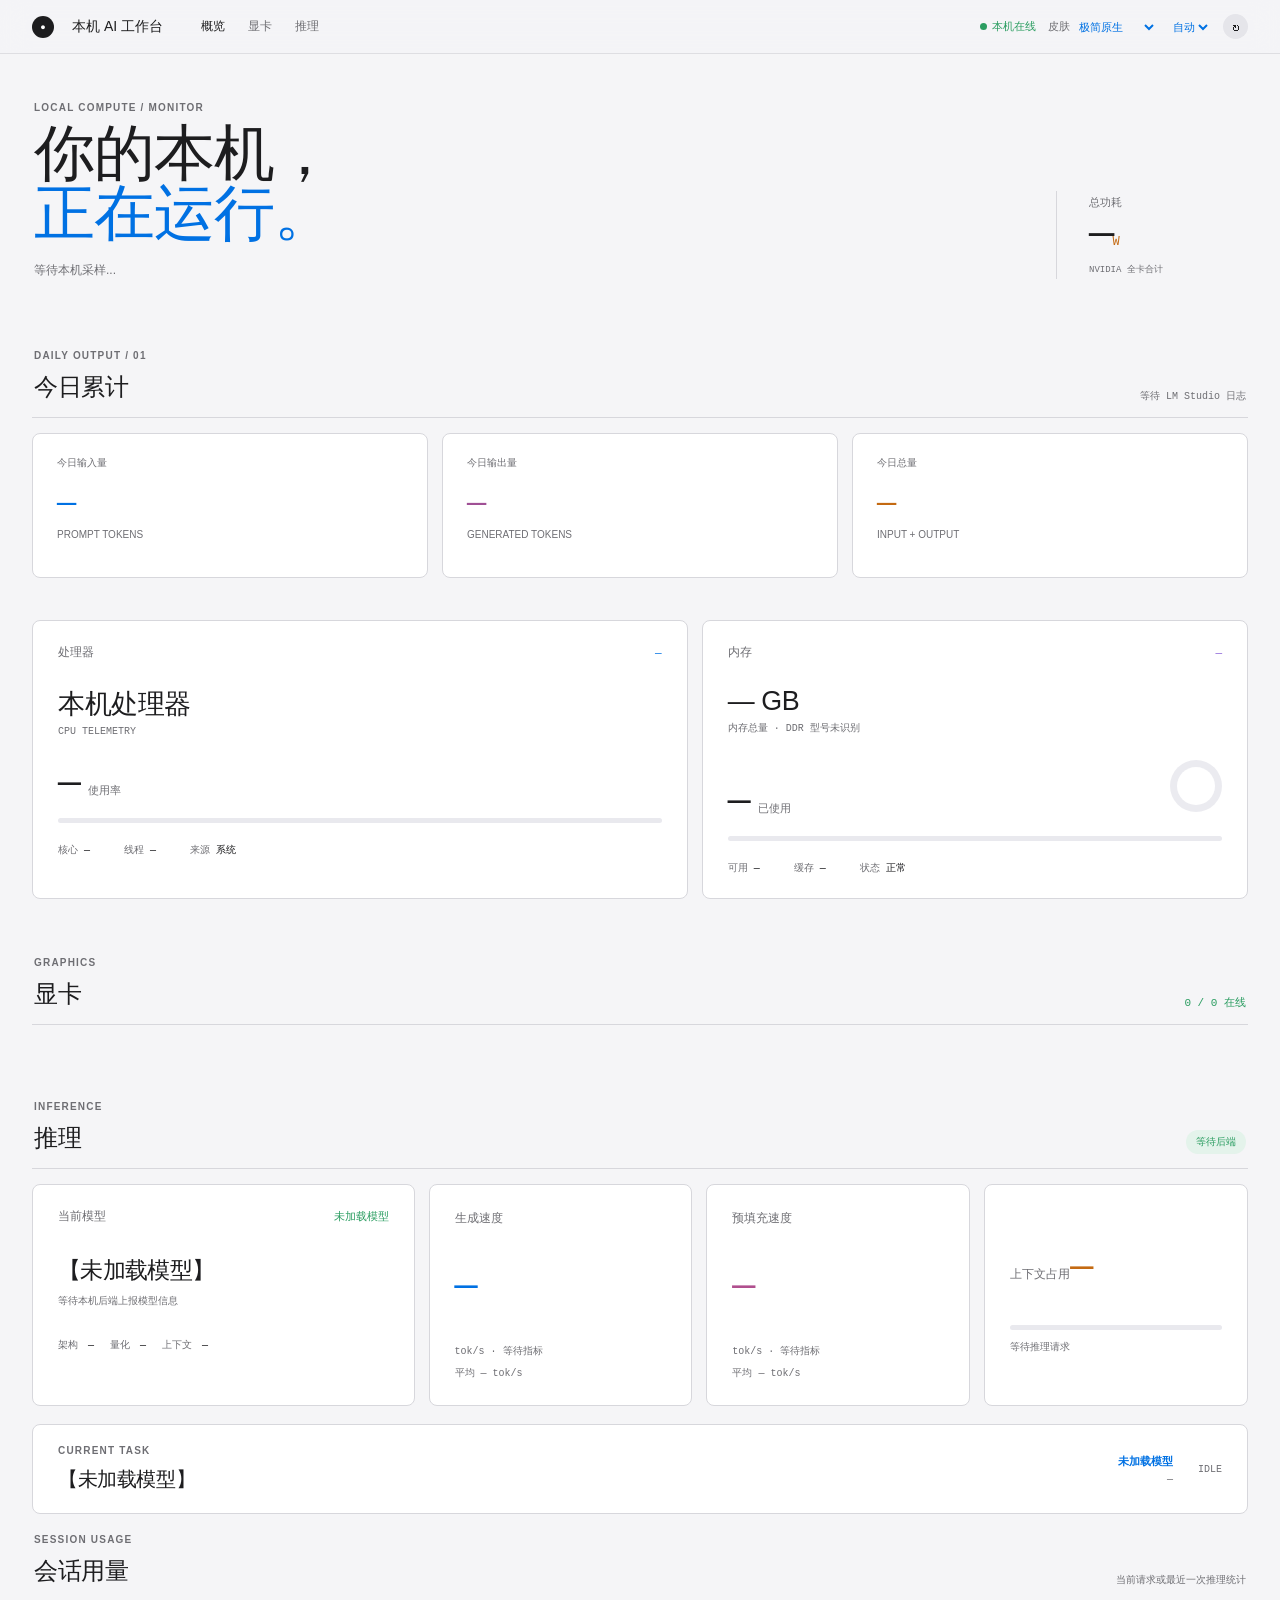
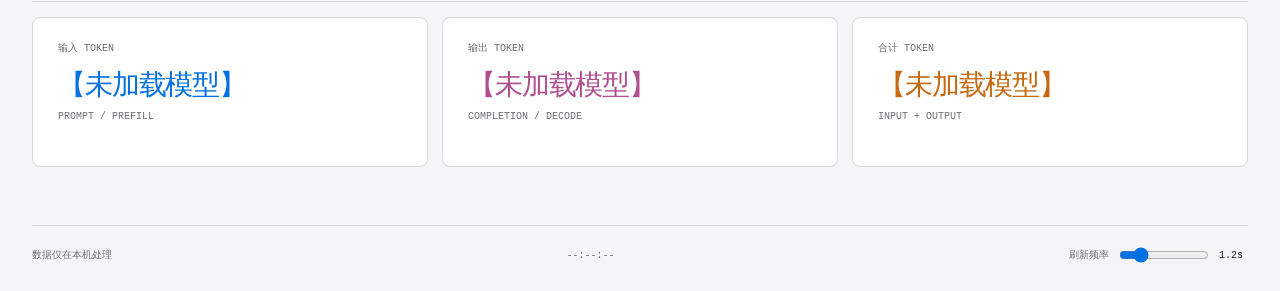
==== apple.html @ 0e2a7590 "可视化工作台第一版" ====
<!doctype html>
<html lang="zh-CN">
<head>
  <meta charset="utf-8">
  <meta name="viewport" content="width=device-width, initial-scale=1">
  <title>本机 AI 工作台 · 极简原生</title>
  <link rel="stylesheet" href="apple.css">
</head>
<body>
  <header class="nav"><a class="apple-mark" href="/" aria-label="返回工作台">●</a><span class="nav-title">本机 AI 工作台</span><nav><a class="active" href="#overview">概览</a><a href="#gpu">显卡</a><a href="#inference">推理</a></nav><div class="nav-actions"><span class="online"><i></i>本机在线</span><label class="skin-control"><span>皮肤</span><select id="skinSelect" aria-label="切换界面皮肤"><option value="index.html">原生控制台</option><option value="cyberpunk.html">霓虹矩阵</option><option value="apple.html">极简原生</option><option value="scroll.html">云水卷轴</option></select></label><select id="backendSelect" aria-label="推理后端"><option value="auto">自动</option></select><button id="refreshBtn" title="刷新">↻</button></div></header>
  <main>
    <section class="welcome" id="overview"><div><p class="eyebrow">LOCAL COMPUTE / MONITOR</p><h1>你的本机，<br><span>正在运行。</span></h1><p class="sub" id="dataSource">等待本机采样...</p></div><div class="welcome-side"><span>总功耗</span><strong id="totalPower">—</strong><b>W</b><small id="powerSummary">NVIDIA 全卡合计</small></div></section>
    <section class="section-title daily-title top-daily"><div><p class="eyebrow">DAILY OUTPUT / 01</p><h2>今日累计</h2></div><span id="dailyRequests">等待 LM Studio 日志</span></section><section class="daily-grid"><article class="daily-card"><span>今日输入量</span><strong id="dailyInput">—</strong><small>PROMPT TOKENS</small></article><article class="daily-card"><span>今日输出量</span><strong id="dailyOutput">—</strong><small>GENERATED TOKENS</small></article><article class="daily-card total"><span>今日总量</span><strong id="dailyTotal">—</strong><small>INPUT + OUTPUT</small></article></section>
    <section class="resource-row"><article class="resource-card cpu"><div class="card-top"><span>处理器</span><b id="cpuPct">—</b></div><h2 id="cpuModel">本机处理器</h2><p class="device-sub" id="cpuSub">CPU TELEMETRY</p><div class="big-stat"><strong id="cpuLoadBig">—</strong><span>使用率</span></div><div class="line-meter"><i id="cpuBar"></i></div><div class="details"><span><small>核心</small><b id="cpuCores">—</b></span><span><small>线程</small><b id="cpuThreads">—</b></span><span><small>来源</small><b>系统</b></span></div></article><article class="resource-card memory"><div class="card-top"><span>内存</span><b id="ramPct">—</b></div><h2 id="ramTitle">— GB</h2><p class="device-sub" id="ramSub">内存总量 · DDR 型号未识别</p><div class="memory-line"><strong id="ramUsed">—</strong><span>已使用</span><div class="memory-dot" id="memoryDot"></div></div><div class="line-meter"><i id="ramBar"></i></div><div class="details"><span><small>可用</small><b id="ramAvailable">—</b></span><span><small>缓存</small><b>—</b></span><span><small>状态</small><b>正常</b></span></div></article></section>
    <section class="section-title" id="gpu"><div><p class="eyebrow">GRAPHICS</p><h2>显卡</h2></div><span id="gpuCount">0 / 0 在线</span></section><section class="gpu-list" id="gpuGrid"></section>
    <section class="section-title inference-title" id="inference"><div><p class="eyebrow">INFERENCE</p><h2>推理</h2></div><span id="backendName">等待后端</span></section><section class="inference-layout"><article class="model-card"><div class="card-top"><span>当前模型</span><b id="modelStatus">未加载模型</b></div><h2 id="modelName">【未加载模型】</h2><p id="modelMeta">等待本机后端上报模型信息</p><div class="model-details"><span>架构 <b id="modelArch">—</b></span><span>量化 <b id="modelQuant">—</b></span><span>上下文 <b id="modelContext">—</b></span></div></article><article class="metric"><span>生成速度</span><strong id="genSpeed">—</strong><small>tok/s · <b id="genWindow">等待指标</b></small></article><article class="metric"><span>预填充速度</span><strong id="promptSpeed">—</strong><small>tok/s · <b id="promptWindow">等待指标</b></small></article><article class="metric context"><span>上下文占用</span><strong id="contextUsed">—</strong><small id="contextTotal"></small><div class="line-meter"><i id="contextBar"></i></div><em id="contextFoot">等待推理请求</em></article></section>
    <section class="current-task"><div><p class="eyebrow">CURRENT TASK</p><h2 id="taskTitle">【未加载模型】</h2></div><div class="task-info"><b id="taskStatus">未加载模型</b><span id="taskProgress">—</span></div><span class="task-id" id="taskId">IDLE</span></section>
    <section class="section-title token-title"><div><p class="eyebrow">SESSION USAGE</p><h2>会话用量</h2></div><span id="tokenNote">当前请求或最近一次推理统计</span></section><section class="token-layout" aria-label="会话用量"><article class="token-card"><span>输入 TOKEN</span><strong id="inputTokens">【未加载模型】</strong><small>PROMPT / PREFILL</small></article><article class="token-card"><span>输出 TOKEN</span><strong id="outputTokens">【未加载模型】</strong><small>COMPLETION / DECODE</small></article><article class="token-card total"><span>合计 TOKEN</span><strong id="totalTokens">【未加载模型】</strong><small>INPUT + OUTPUT</small></article></section>
  </main><footer><span>数据仅在本机处理</span><span id="clock">--:--:--</span><label>刷新频率 <input id="intervalSlider" type="range" min="0.3" max="5" step="0.1" value="1.2"><output id="intervalValue">1.2s</output></label></footer>
  <script src="daily-stats.js"></script>
  <script src="apple.js"></script>
  <script src="skin-switch.js"></script>
  <script src="average-metrics.js"></script>
</body>
</html>
---- apple.css ----
:root{--bg:#f5f5f7;--surface:#fff;--line:#d7d7dc;--text:#1d1d1f;--muted:#6e6e73;--blue:#0071e3;--green:#2b9d61;--orange:#c46a12;--sans:-apple-system,BlinkMacSystemFont,'SF Pro Display','SF Pro Text','Helvetica Neue','Microsoft YaHei',sans-serif;--mono:'SFMono-Regular',Consolas,'Cascadia Mono',monospace}*{box-sizing:border-box}html{scroll-behavior:smooth}body{margin:0;background:var(--bg);color:var(--text);font-family:var(--sans);-webkit-font-smoothing:antialiased}.nav{height:54px;display:flex;align-items:center;gap:18px;padding:0 max(22px,calc((100% - 1320px)/2));background:#f5f5f7e8;border-bottom:1px solid #dedee2;position:sticky;top:0;z-index:4;backdrop-filter:saturate(180%) blur(14px)}.apple-mark{width:22px;height:22px;border-radius:50%;display:grid;place-items:center;background:var(--text);color:#fff;text-decoration:none;font-size:9px}.nav-title{font-size:14px;font-weight:600;white-space:nowrap}.nav nav{display:flex;gap:23px;margin-left:20px}.nav nav a{font-size:12px;color:var(--muted);text-decoration:none}.nav nav a.active{color:var(--text)}.nav-actions{display:flex;align-items:center;gap:12px;margin-left:auto}.online{color:var(--green);font-size:11px}.online i{display:inline-block;width:7px;height:7px;border-radius:50%;background:currentColor;margin-right:5px}.nav select{border:0;background:transparent;color:var(--blue);font:11px var(--sans);outline:0}.nav button{width:25px;height:25px;border:0;border-radius:50%;background:#e5e5ea;color:var(--text);font-size:16px;cursor:pointer}.nav button:hover{background:#d8d8de}main{max-width:1320px;margin:auto;padding:48px max(22px,calc((100% - 1320px)/2)) 40px}.welcome{display:flex;justify-content:space-between;align-items:end;padding:0 2px 43px}.eyebrow{margin:0 0 10px;color:var(--muted);font-size:10px;font-weight:600;letter-spacing:.12em}.welcome h1{margin:0;font-size:clamp(40px,6vw,78px);line-height:.98;letter-spacing:-.045em;font-weight:600}.welcome h1 span{color:var(--blue)}.sub{margin:19px 0 0;color:var(--muted);font-size:12px}.welcome-side{min-width:190px;padding:4px 0 3px 32px;border-left:1px solid var(--line)}.welcome-side span,.welcome-side small{display:block;color:var(--muted);font-size:11px}.welcome-side strong{font:500 42px var(--mono);letter-spacing:-.04em}.welcome-side b{font:500 12px var(--mono);color:var(--orange)}.welcome-side small{margin-top:5px;font-family:var(--mono);font-size:9px}.resource-row{display:grid;grid-template-columns:1.2fr 1fr;gap:14px;padding-bottom:58px}.resource-card,.model-card,.metric,.current-task{background:var(--surface);border:1px solid var(--line);border-radius:8px}.resource-card{min-height:262px;padding:23px 25px}.card-top{display:flex;justify-content:space-between;align-items:center;color:var(--muted);font-size:12px}.card-top b{color:var(--blue);font:500 11px var(--mono)}.memory .card-top b{color:#8b63d8}.resource-card h2{margin:25px 0 4px;font-size:clamp(21px,2.5vw,31px);font-weight:600;letter-spacing:-.03em}.device-sub{margin:0;color:var(--muted);font:10px var(--mono)}.big-stat,.memory-line{display:flex;align-items:baseline;gap:9px;margin-top:25px}.big-stat strong,.memory-line strong{font:500 38px var(--mono);letter-spacing:-.04em}.big-stat span,.memory-line span{color:var(--muted);font-size:11px}.line-meter{height:5px;margin-top:13px;border-radius:5px;background:#e9e9ee;overflow:hidden}.line-meter i{display:block;width:0;height:100%;border-radius:5px;background:var(--blue);transition:width .35s}.memory .line-meter i{background:#9b7bdc}.details{display:flex;gap:34px;margin-top:20px;flex-wrap:wrap}.details span{display:flex;align-items:baseline;gap:6px;color:var(--muted);font-size:10px}.details small{font-size:10px}.details b{color:var(--text);font:400 10px var(--mono)}.memory-dot{width:52px;height:52px;margin-left:auto;border-radius:50%;background:conic-gradient(#9b7bdc 0deg,#ebebf0 0deg);position:relative}.memory-dot:after{content:'';position:absolute;inset:7px;background:var(--surface);border-radius:50%}.section-title{display:flex;align-items:end;justify-content:space-between;border-bottom:1px solid var(--line);padding:0 2px 14px}.section-title h2{margin:0;font-size:29px;font-weight:600;letter-spacing:-.035em}.section-title>span{color:var(--green);font:11px var(--mono)}.gpu-list{display:grid;grid-template-columns:repeat(auto-fit,minmax(320px,1fr));gap:14px;padding:15px 0 59px}.gpu-card{background:var(--surface);border:1px solid var(--line);border-radius:8px;padding:24px 25px}.gpu-card .gpu-tag{color:var(--muted);font:10px var(--mono)}.gpu-card h3{margin:12px 0 4px;font-size:clamp(23px,3vw,37px);line-height:1.02;letter-spacing:-.045em;font-weight:600}.gpu-card p{margin:0;color:var(--muted);font:10px var(--mono)}.gpu-stats{display:grid;grid-template-columns:1fr 1fr;gap:22px 35px;margin-top:28px}.gpu-stats span{display:block;color:var(--muted);font-size:10px}.gpu-stats strong{display:block;margin-top:4px;font:500 19px var(--mono)}.gpu-stats strong.blue{color:var(--blue)}.gpu-stats strong.orange{color:var(--orange)}.gpu-stats small{color:var(--muted);font:10px var(--mono)}.gpu-card .line-meter{height:4px;margin-top:7px}.gpu-card .line-meter i{background:#8aaed5}.inference-title{padding-top:2px}.inference-title>span{padding:5px 10px;border-radius:14px;background:#e4f3eb;color:var(--green);font-size:10px}.inference-layout{display:grid;grid-template-columns:1.45fr 1fr 1fr 1fr;gap:14px;padding:15px 0 18px}.model-card{padding:23px 25px;min-height:222px}.model-card .card-top b{color:var(--green)}.model-card h2{margin:30px 0 8px;font:500 clamp(20px,2vw,29px) var(--mono);letter-spacing:-.03em}.model-card p{margin:0;color:var(--muted);font:10px var(--mono);white-space:nowrap;overflow:hidden;text-overflow:ellipsis}.model-details{display:flex;gap:16px;margin-top:30px;flex-wrap:wrap;color:var(--muted);font:10px var(--mono)}.model-details b{color:var(--text);font-weight:400;margin-left:4px}.metric{min-height:222px;padding:23px 25px}.metric>span{color:var(--muted);font-size:12px}.metric strong{display:block;margin-top:38px;color:var(--blue);font:500 clamp(31px,3vw,45px) var(--mono);letter-spacing:-.05em}.metric:nth-child(3) strong{color:#b04f8e}.metric.context strong{color:var(--orange);display:inline-block;margin-right:5px}.metric small{display:block;margin-top:35px;color:var(--muted);font:10px var(--mono)}.metric small b{font-weight:400}.metric .line-meter{margin-top:21px}.metric em{display:block;margin-top:10px;color:var(--muted);font:10px var(--mono);font-style:normal}.current-task{display:flex;align-items:center;gap:25px;padding:20px 25px;margin-bottom:20px}.current-task h2{margin:0;font:500 20px var(--mono);letter-spacing:-.02em}.task-info{margin-left:auto;text-align:right}.task-info b{display:block;color:var(--blue);font-size:11px}.task-info span{display:block;margin-top:5px;color:var(--muted);font:10px var(--mono)}.task-id{color:var(--muted);font:10px var(--mono)}footer{display:flex;justify-content:space-between;align-items:center;max-width:1320px;margin:auto;padding:19px max(22px,calc((100% - 1320px)/2)) 28px;border-top:1px solid var(--line);color:var(--muted);font:10px var(--mono)}footer label{display:flex;align-items:center;gap:8px}footer input{accent-color:var(--blue);width:90px}footer output{min-width:29px;color:var(--text)}@media(max-width:950px){.nav nav{display:none}.resource-row,.inference-layout{grid-template-columns:1fr 1fr}.model-card{grid-column:1/-1}.welcome h1{font-size:56px}}@media(max-width:620px){.nav{gap:11px}.nav-title{font-size:13px}.online{display:none}.nav-actions{gap:7px}.welcome{align-items:start;flex-direction:column;gap:28px}.welcome h1{font-size:48px}.welcome-side{border-left:0;border-top:1px solid var(--line);padding:15px 0 0;width:100%}.resource-row,.inference-layout{grid-template-columns:1fr}.model-card{grid-column:auto}.resource-card,.model-card,.metric{min-height:230px}.current-task{align-items:start;flex-wrap:wrap}.task-info{margin-left:0;text-align:left}.task-id{margin-left:auto}footer{align-items:start;gap:14px;flex-wrap:wrap}footer label{width:100%}}
/* skin switcher */
.skin-control{display:flex;align-items:center;gap:5px;color:var(--muted);font-size:11px}.skin-control select{min-width:82px}
 .average-metric{margin-top:8px!important;color:var(--muted)}

/* Keep the native skin fluid on wide displays, while retaining compact mobile breakpoints. */
main{width:min(1800px,calc(100% - 64px));max-width:none;padding:48px 0 40px}
.nav{padding-inline:max(32px,calc((100% - 1800px)/2))}
footer{width:min(1800px,calc(100% - 64px));max-width:none;padding-inline:0}
.section-title h2{font-size:24px;font-weight:400;letter-spacing:-.02em}
.token-title{margin-top:8px}
.token-title>span{color:var(--muted);font:10px var(--mono)}
.token-layout{display:grid;grid-template-columns:repeat(3,minmax(0,1fr));gap:14px;padding:15px 0 18px}
.token-card{background:var(--surface);border:1px solid var(--line);border-radius:8px;min-height:150px;padding:23px 25px}
.token-card span,.token-card small{display:block;color:var(--muted);font:10px var(--mono)}
.token-card strong{display:block;margin:11px 0 7px;color:var(--blue);font:500 clamp(24px,2.2vw,38px) var(--mono);letter-spacing:-.04em;overflow-wrap:anywhere}
.token-card:nth-child(2) strong{color:#b04f8e}
.token-card.total strong{color:var(--orange)}
@media(min-width:1500px){.resource-card{min-height:290px;padding:28px 31px}.gpu-card{padding:28px 31px}.model-card,.metric{min-height:240px}.inference-layout{grid-template-columns:minmax(380px,1.45fr) repeat(3,minmax(220px,1fr))}}
@media(max-width:950px){main,footer{width:calc(100% - 44px)}.token-layout{grid-template-columns:1fr 1fr}.token-card.total{grid-column:1/-1}}
@media(max-width:620px){main,footer{width:calc(100% - 32px)}.nav{padding-inline:16px}.token-title{align-items:flex-start;flex-direction:column;gap:8px}.token-layout{grid-template-columns:1fr}.token-card.total{grid-column:auto}}
/* Daily token totals */
.daily-title{margin-top:28px}
.daily-grid{display:grid;grid-template-columns:repeat(3,minmax(0,1fr));gap:14px;padding:15px 0 42px}
.daily-card{background:var(--surface);border:1px solid var(--line);border-radius:8px;min-height:145px;padding:22px 24px}
.daily-card span,.daily-card small{display:block;color:var(--muted);font-size:10px}
.daily-card strong{display:block;margin:15px 0 7px;color:var(--blue);font:400 clamp(26px,2.5vw,42px) var(--mono);letter-spacing:-.04em}
.daily-card:nth-child(2) strong{color:#a05095}.daily-card.total strong{color:var(--orange)}
.daily-title>span{font:10px var(--mono);color:var(--muted)}
/* Lighter Apple-like hierarchy */
.nav-title{font-weight:400}.welcome h1{font-size:clamp(34px,4.8vw,64px);font-weight:300;letter-spacing:-.018em}.section-title h2{font-size:24px;font-weight:400}.resource-card h2{font-size:clamp(19px,2.1vw,27px);font-weight:400;letter-spacing:-.015em}.gpu-card h3{font-size:clamp(21px,2.5vw,32px);font-weight:400;letter-spacing:-.02em}.model-card h2{font-size:clamp(19px,1.8vw,26px);font-weight:400}
@media(max-width:950px){.daily-grid{grid-template-columns:1fr 1fr}.daily-card.total{grid-column:1/-1}}
@media(max-width:620px){.daily-grid{grid-template-columns:1fr}.daily-card.total{grid-column:auto}}
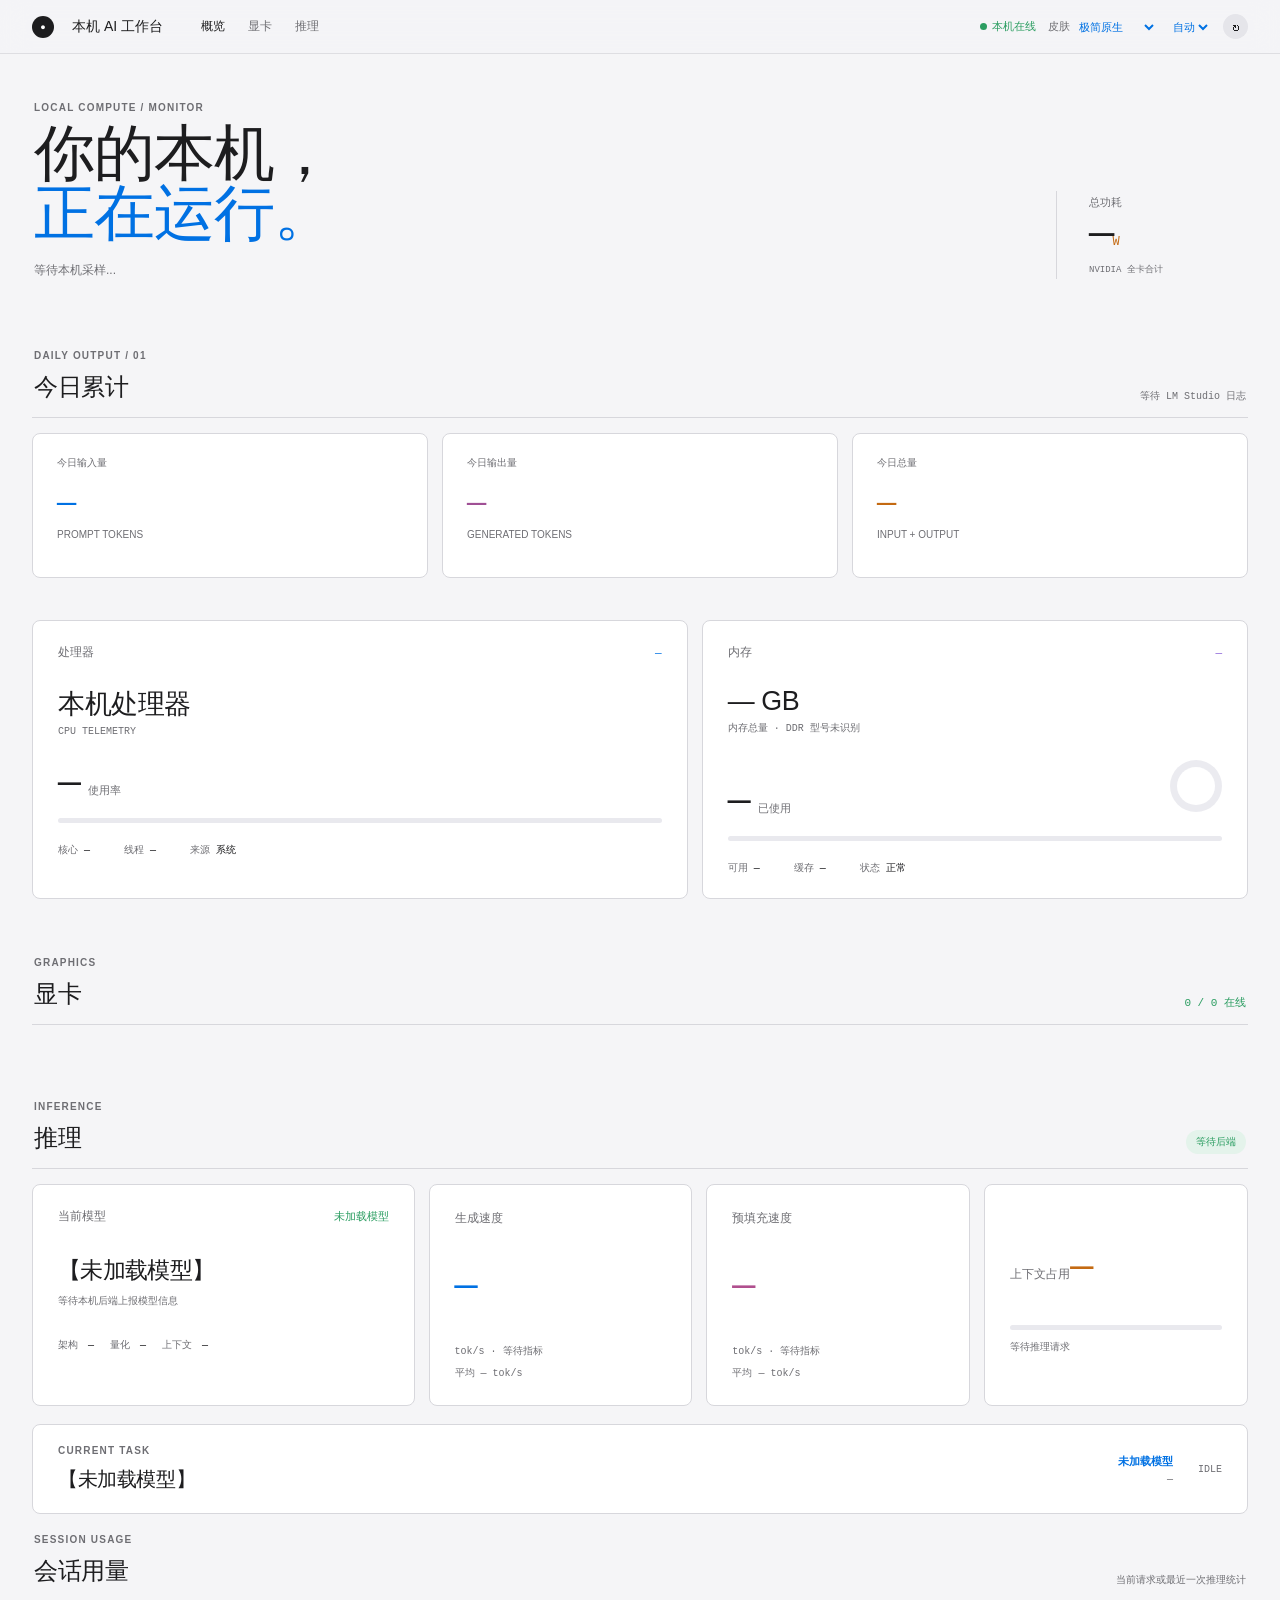
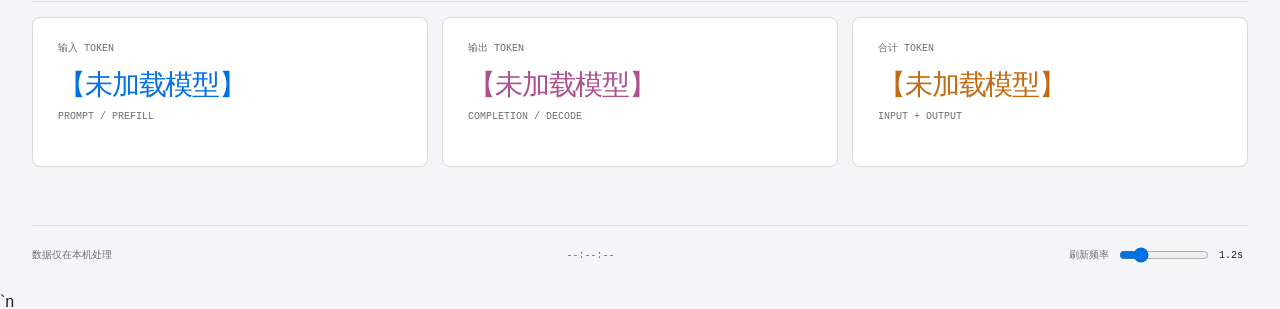
==== commit e6428045: "MULTI-LANGUAGE SUPPORT" ====
--- a/apple.html
+++ b/apple.html
@@ -17,7 +17,7 @@
     <section class="current-task"><div><p class="eyebrow">CURRENT TASK</p><h2 id="taskTitle">【未加载模型】</h2></div><div class="task-info"><b id="taskStatus">未加载模型</b><span id="taskProgress">—</span></div><span class="task-id" id="taskId">IDLE</span></section>
     <section class="section-title token-title"><div><p class="eyebrow">SESSION USAGE</p><h2>会话用量</h2></div><span id="tokenNote">当前请求或最近一次推理统计</span></section><section class="token-layout" aria-label="会话用量"><article class="token-card"><span>输入 TOKEN</span><strong id="inputTokens">【未加载模型】</strong><small>PROMPT / PREFILL</small></article><article class="token-card"><span>输出 TOKEN</span><strong id="outputTokens">【未加载模型】</strong><small>COMPLETION / DECODE</small></article><article class="token-card total"><span>合计 TOKEN</span><strong id="totalTokens">【未加载模型】</strong><small>INPUT + OUTPUT</small></article></section>
   </main><footer><span>数据仅在本机处理</span><span id="clock">--:--:--</span><label>刷新频率 <input id="intervalSlider" type="range" min="0.3" max="5" step="0.1" value="1.2"><output id="intervalValue">1.2s</output></label></footer>
-  <script src="daily-stats.js"></script>
+  <script src="i18n.js"></script>`n  <script src="daily-stats.js"></script>
   <script src="apple.js"></script>
   <script src="skin-switch.js"></script>
   <script src="average-metrics.js"></script>
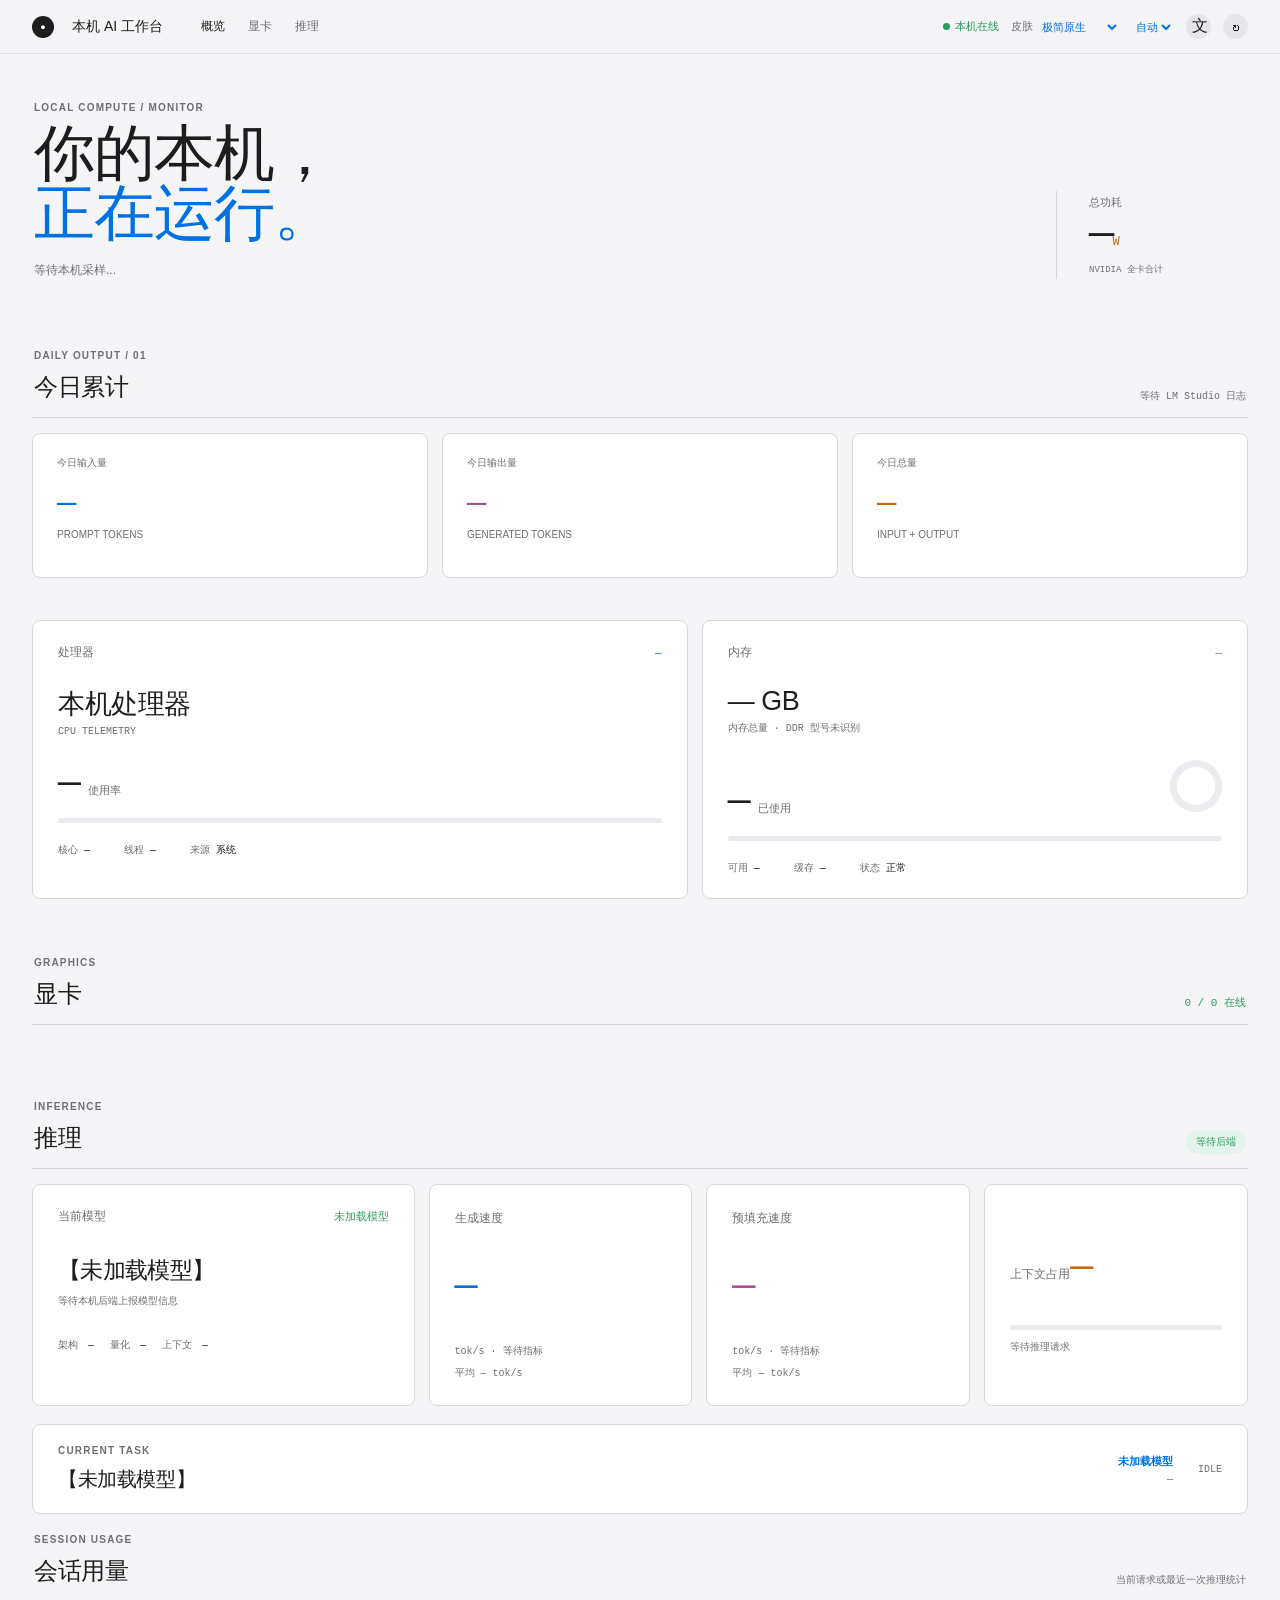
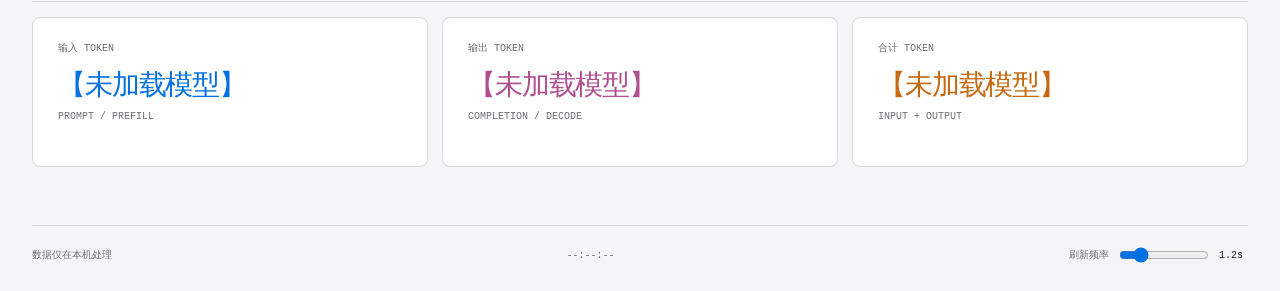
==== commit c9010620: "BUGS FIXED" ====
--- a/apple.html
+++ b/apple.html
@@ -7,7 +7,8 @@
   <link rel="stylesheet" href="apple.css">
 </head>
 <body>
-  <header class="nav"><a class="apple-mark" href="/" aria-label="返回工作台">●</a><span class="nav-title">本机 AI 工作台</span><nav><a class="active" href="#overview">概览</a><a href="#gpu">显卡</a><a href="#inference">推理</a></nav><div class="nav-actions"><span class="online"><i></i>本机在线</span><label class="skin-control"><span>皮肤</span><select id="skinSelect" aria-label="切换界面皮肤"><option value="index.html">原生控制台</option><option value="cyberpunk.html">霓虹矩阵</option><option value="apple.html">极简原生</option><option value="scroll.html">云水卷轴</option></select></label><select id="backendSelect" aria-label="推理后端"><option value="auto">自动</option></select><button id="refreshBtn" title="刷新">↻</button></div></header>
+  <header class="nav"><a class="apple-mark" href="/" aria-label="返回工作台">●</a><span class="nav-title">本机 AI 工作台</span><nav><a class="active" href="#overview">概览</a><a href="#gpu">显卡</a><a href="#inference">推理</a></nav><div class="nav-actions"><span class="online"><i></i>本机在线</span><label class="skin-control"><span>皮肤</span><select id="skinSelect" aria-label="切换界面皮肤"><option value="index.html">原生控制台</option><option value="cyberpunk.html">霓虹矩阵</option><option value="apple.html">极简原生</option><option value="scroll.html">云水卷轴</option></select></label><select id="backendSelect" aria-label="推理后端"><option value="auto">自动</option></select><button class="icon-button" id="langToggle" title="EN">文</button>
+            <button id="refreshBtn" title="刷新">↻</button></div></header>
   <main>
     <section class="welcome" id="overview"><div><p class="eyebrow">LOCAL COMPUTE / MONITOR</p><h1>你的本机，<br><span>正在运行。</span></h1><p class="sub" id="dataSource">等待本机采样...</p></div><div class="welcome-side"><span>总功耗</span><strong id="totalPower">—</strong><b>W</b><small id="powerSummary">NVIDIA 全卡合计</small></div></section>
     <section class="section-title daily-title top-daily"><div><p class="eyebrow">DAILY OUTPUT / 01</p><h2>今日累计</h2></div><span id="dailyRequests">等待 LM Studio 日志</span></section><section class="daily-grid"><article class="daily-card"><span>今日输入量</span><strong id="dailyInput">—</strong><small>PROMPT TOKENS</small></article><article class="daily-card"><span>今日输出量</span><strong id="dailyOutput">—</strong><small>GENERATED TOKENS</small></article><article class="daily-card total"><span>今日总量</span><strong id="dailyTotal">—</strong><small>INPUT + OUTPUT</small></article></section>
@@ -17,7 +18,8 @@
     <section class="current-task"><div><p class="eyebrow">CURRENT TASK</p><h2 id="taskTitle">【未加载模型】</h2></div><div class="task-info"><b id="taskStatus">未加载模型</b><span id="taskProgress">—</span></div><span class="task-id" id="taskId">IDLE</span></section>
     <section class="section-title token-title"><div><p class="eyebrow">SESSION USAGE</p><h2>会话用量</h2></div><span id="tokenNote">当前请求或最近一次推理统计</span></section><section class="token-layout" aria-label="会话用量"><article class="token-card"><span>输入 TOKEN</span><strong id="inputTokens">【未加载模型】</strong><small>PROMPT / PREFILL</small></article><article class="token-card"><span>输出 TOKEN</span><strong id="outputTokens">【未加载模型】</strong><small>COMPLETION / DECODE</small></article><article class="token-card total"><span>合计 TOKEN</span><strong id="totalTokens">【未加载模型】</strong><small>INPUT + OUTPUT</small></article></section>
   </main><footer><span>数据仅在本机处理</span><span id="clock">--:--:--</span><label>刷新频率 <input id="intervalSlider" type="range" min="0.3" max="5" step="0.1" value="1.2"><output id="intervalValue">1.2s</output></label></footer>
-  <script src="i18n.js"></script>`n  <script src="daily-stats.js"></script>
+  <script src="i18n.js"></script>
+  <script src="daily-stats.js"></script>
   <script src="apple.js"></script>
   <script src="skin-switch.js"></script>
   <script src="average-metrics.js"></script>
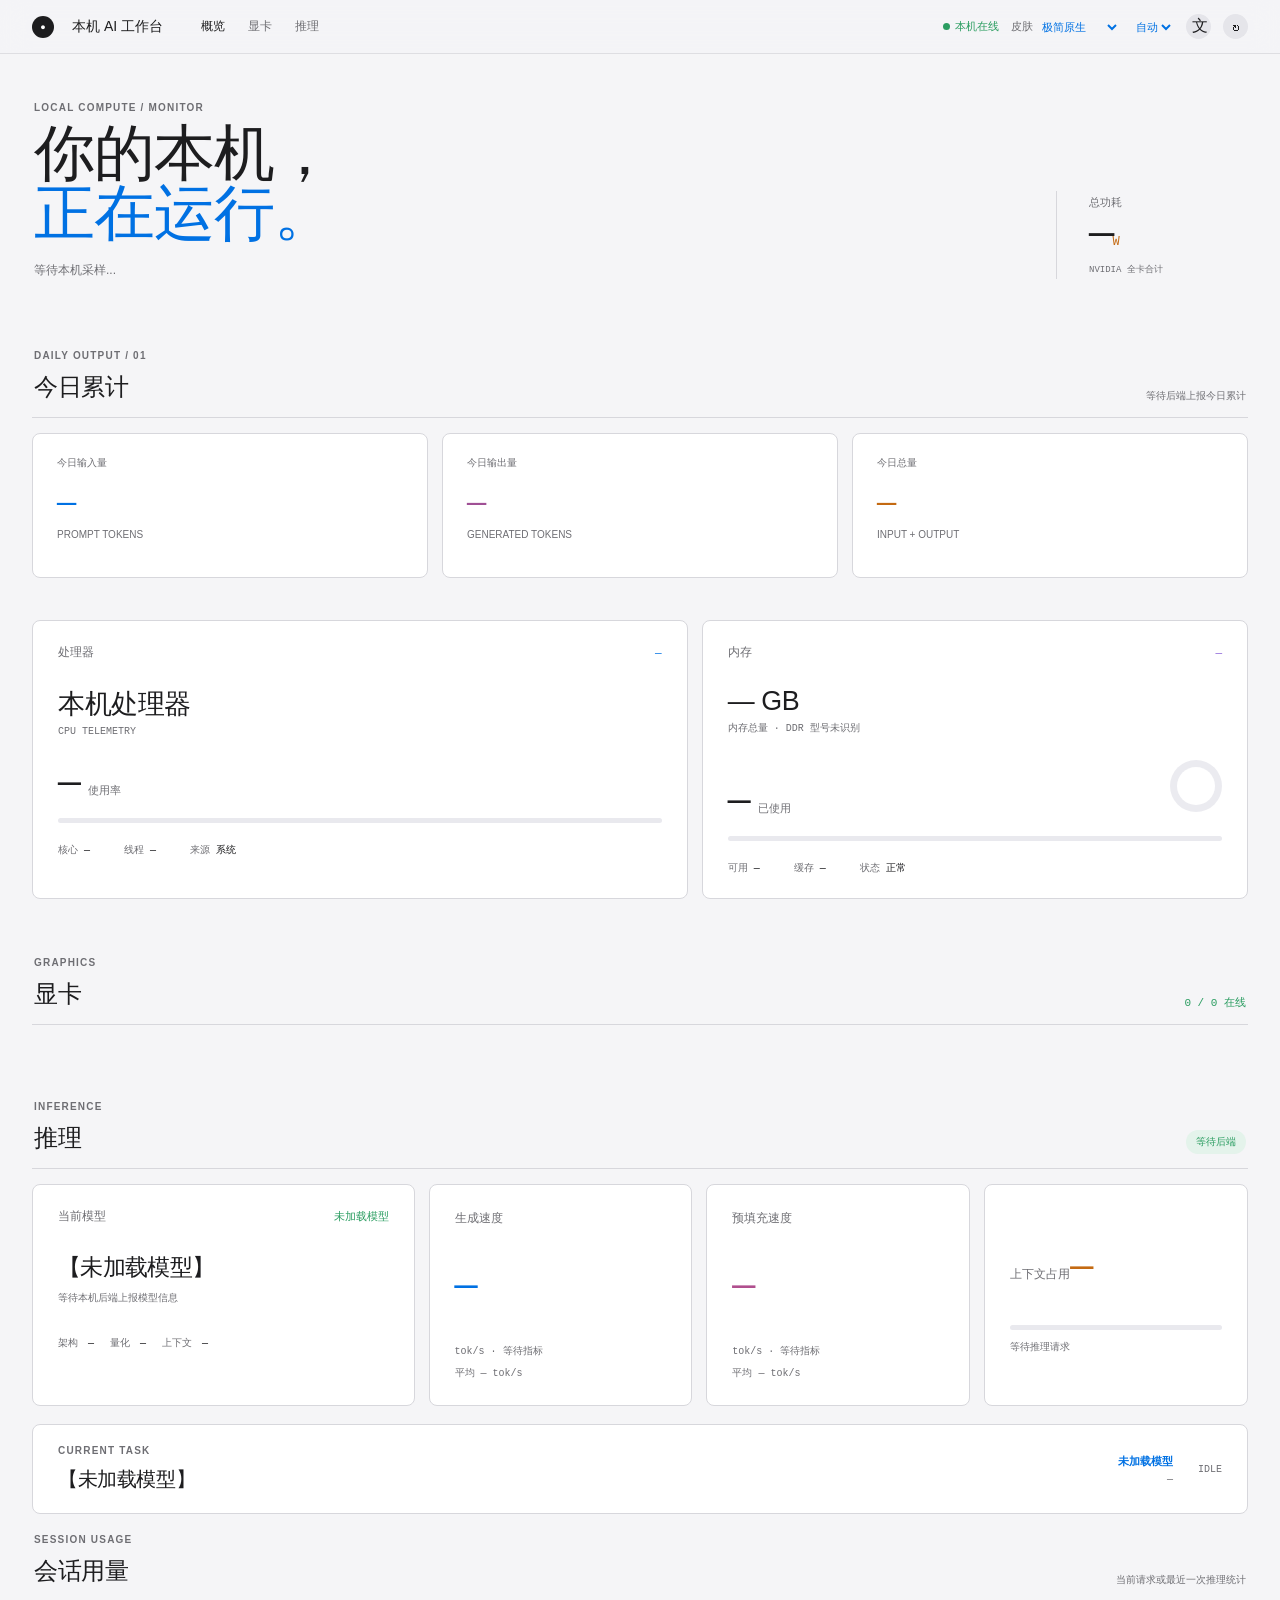
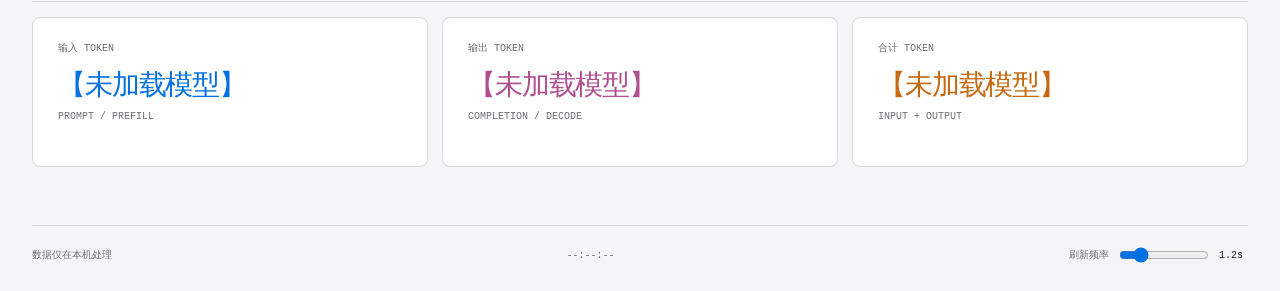
==== commit 37e4872b: "feat: 绿野仙踪皮肤 + Strata 后端 + llama.cpp/Strata 今日累计" ====
--- a/apple.html
+++ b/apple.html
@@ -7,11 +7,11 @@
   <link rel="stylesheet" href="apple.css">
 </head>
 <body>
-  <header class="nav"><a class="apple-mark" href="/" aria-label="返回工作台">●</a><span class="nav-title">本机 AI 工作台</span><nav><a class="active" href="#overview">概览</a><a href="#gpu">显卡</a><a href="#inference">推理</a></nav><div class="nav-actions"><span class="online"><i></i>本机在线</span><label class="skin-control"><span>皮肤</span><select id="skinSelect" aria-label="切换界面皮肤"><option value="index.html">原生控制台</option><option value="cyberpunk.html">霓虹矩阵</option><option value="apple.html">极简原生</option><option value="scroll.html">云水卷轴</option></select></label><select id="backendSelect" aria-label="推理后端"><option value="auto">自动</option></select><button class="icon-button" id="langToggle" title="EN">文</button>
+  <header class="nav"><a class="apple-mark" href="/" aria-label="返回工作台">●</a><span class="nav-title">本机 AI 工作台</span><nav><a class="active" href="#overview">概览</a><a href="#gpu">显卡</a><a href="#inference">推理</a></nav><div class="nav-actions"><span class="online"><i></i>本机在线</span><label class="skin-control"><span>皮肤</span><select id="skinSelect" aria-label="切换界面皮肤"><option value="index.html">原生控制台</option><option value="cyberpunk.html">霓虹矩阵</option><option value="apple.html">极简原生</option><option value="scroll.html">云水卷轴</option><option value="oz.html">绿野仙踪</option></select></label><select id="backendSelect" aria-label="推理后端"><option value="auto">自动</option></select><button class="icon-button" id="langToggle" title="EN">文</button>
             <button id="refreshBtn" title="刷新">↻</button></div></header>
   <main>
     <section class="welcome" id="overview"><div><p class="eyebrow">LOCAL COMPUTE / MONITOR</p><h1>你的本机，<br><span>正在运行。</span></h1><p class="sub" id="dataSource">等待本机采样...</p></div><div class="welcome-side"><span>总功耗</span><strong id="totalPower">—</strong><b>W</b><small id="powerSummary">NVIDIA 全卡合计</small></div></section>
-    <section class="section-title daily-title top-daily"><div><p class="eyebrow">DAILY OUTPUT / 01</p><h2>今日累计</h2></div><span id="dailyRequests">等待 LM Studio 日志</span></section><section class="daily-grid"><article class="daily-card"><span>今日输入量</span><strong id="dailyInput">—</strong><small>PROMPT TOKENS</small></article><article class="daily-card"><span>今日输出量</span><strong id="dailyOutput">—</strong><small>GENERATED TOKENS</small></article><article class="daily-card total"><span>今日总量</span><strong id="dailyTotal">—</strong><small>INPUT + OUTPUT</small></article></section>
+    <section class="section-title daily-title top-daily"><div><p class="eyebrow">DAILY OUTPUT / 01</p><h2>今日累计</h2></div><span id="dailyRequests">等待后端上报今日累计</span></section><section class="daily-grid"><article class="daily-card"><span>今日输入量</span><strong id="dailyInput">—</strong><small>PROMPT TOKENS</small></article><article class="daily-card"><span>今日输出量</span><strong id="dailyOutput">—</strong><small>GENERATED TOKENS</small></article><article class="daily-card total"><span>今日总量</span><strong id="dailyTotal">—</strong><small>INPUT + OUTPUT</small></article></section>
     <section class="resource-row"><article class="resource-card cpu"><div class="card-top"><span>处理器</span><b id="cpuPct">—</b></div><h2 id="cpuModel">本机处理器</h2><p class="device-sub" id="cpuSub">CPU TELEMETRY</p><div class="big-stat"><strong id="cpuLoadBig">—</strong><span>使用率</span></div><div class="line-meter"><i id="cpuBar"></i></div><div class="details"><span><small>核心</small><b id="cpuCores">—</b></span><span><small>线程</small><b id="cpuThreads">—</b></span><span><small>来源</small><b>系统</b></span></div></article><article class="resource-card memory"><div class="card-top"><span>内存</span><b id="ramPct">—</b></div><h2 id="ramTitle">— GB</h2><p class="device-sub" id="ramSub">内存总量 · DDR 型号未识别</p><div class="memory-line"><strong id="ramUsed">—</strong><span>已使用</span><div class="memory-dot" id="memoryDot"></div></div><div class="line-meter"><i id="ramBar"></i></div><div class="details"><span><small>可用</small><b id="ramAvailable">—</b></span><span><small>缓存</small><b>—</b></span><span><small>状态</small><b>正常</b></span></div></article></section>
     <section class="section-title" id="gpu"><div><p class="eyebrow">GRAPHICS</p><h2>显卡</h2></div><span id="gpuCount">0 / 0 在线</span></section><section class="gpu-list" id="gpuGrid"></section>
     <section class="section-title inference-title" id="inference"><div><p class="eyebrow">INFERENCE</p><h2>推理</h2></div><span id="backendName">等待后端</span></section><section class="inference-layout"><article class="model-card"><div class="card-top"><span>当前模型</span><b id="modelStatus">未加载模型</b></div><h2 id="modelName">【未加载模型】</h2><p id="modelMeta">等待本机后端上报模型信息</p><div class="model-details"><span>架构 <b id="modelArch">—</b></span><span>量化 <b id="modelQuant">—</b></span><span>上下文 <b id="modelContext">—</b></span></div></article><article class="metric"><span>生成速度</span><strong id="genSpeed">—</strong><small>tok/s · <b id="genWindow">等待指标</b></small></article><article class="metric"><span>预填充速度</span><strong id="promptSpeed">—</strong><small>tok/s · <b id="promptWindow">等待指标</b></small></article><article class="metric context"><span>上下文占用</span><strong id="contextUsed">—</strong><small id="contextTotal"></small><div class="line-meter"><i id="contextBar"></i></div><em id="contextFoot">等待推理请求</em></article></section>
--- a/apple.css
+++ b/apple.css
@@ -31,3 +31,8 @@
 .nav-title{font-weight:400}.welcome h1{font-size:clamp(34px,4.8vw,64px);font-weight:300;letter-spacing:-.018em}.section-title h2{font-size:24px;font-weight:400}.resource-card h2{font-size:clamp(19px,2.1vw,27px);font-weight:400;letter-spacing:-.015em}.gpu-card h3{font-size:clamp(21px,2.5vw,32px);font-weight:400;letter-spacing:-.02em}.model-card h2{font-size:clamp(19px,1.8vw,26px);font-weight:400}
 @media(max-width:950px){.daily-grid{grid-template-columns:1fr 1fr}.daily-card.total{grid-column:1/-1}}
 @media(max-width:620px){.daily-grid{grid-template-columns:1fr}.daily-card.total{grid-column:auto}}
+/* 长模型名要换行显示，不能被截断。 */
+.inference-layout>*{min-width:0}
+.model-card{min-width:0}
+.model-card h2{overflow-wrap:anywhere;word-break:break-word;line-height:1.22}
+.model-card p{white-space:normal;overflow:hidden;text-overflow:clip;overflow-wrap:anywhere;line-height:1.4}
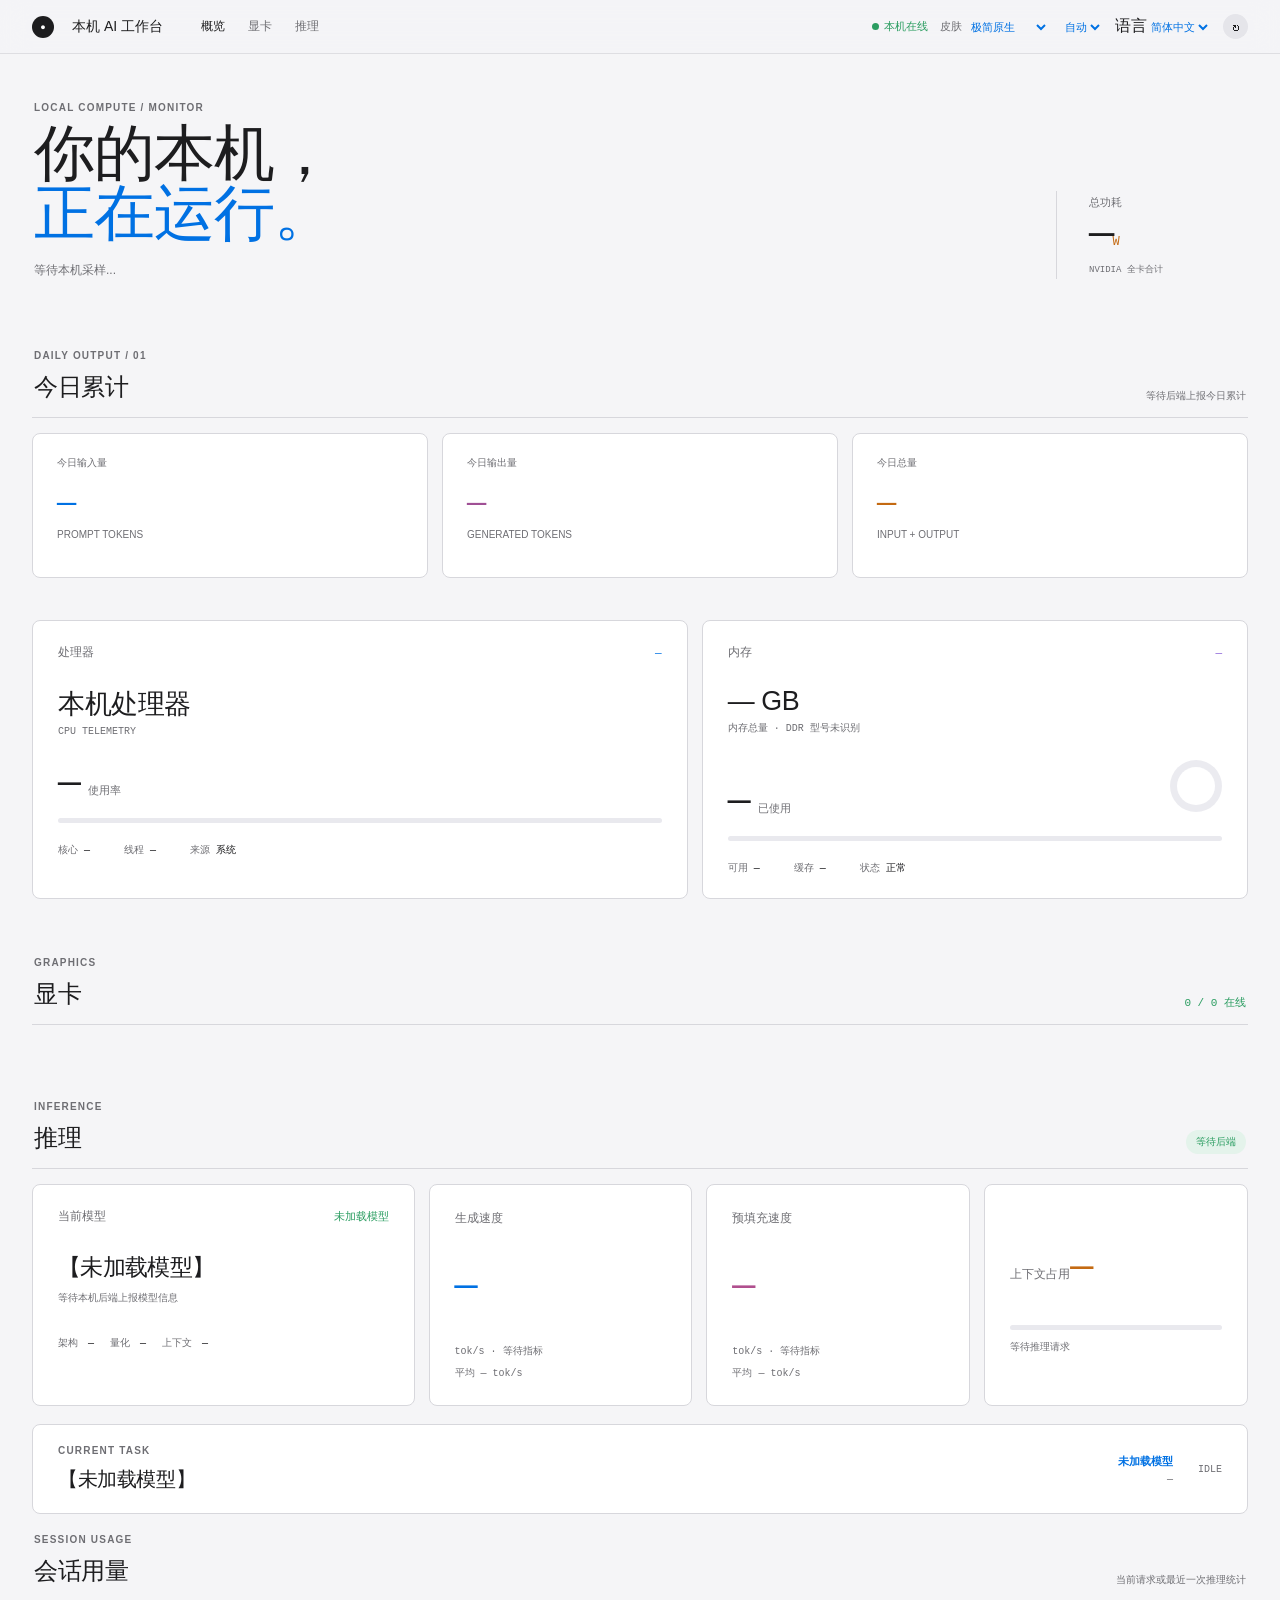
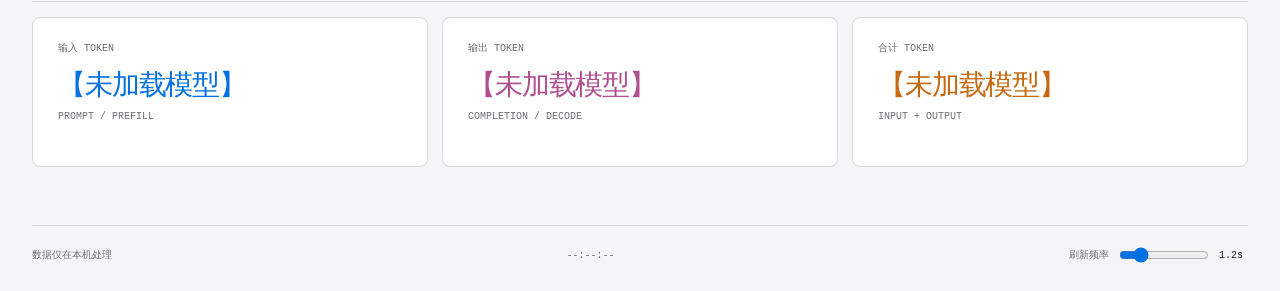
==== commit 22493e7d: "feat: 移除原生控制台死菜单 + 五套皮肤中英下拉 + 修正示例截图文件名" ====
--- a/apple.html
+++ b/apple.html
@@ -7,7 +7,7 @@
   <link rel="stylesheet" href="apple.css">
 </head>
 <body>
-  <header class="nav"><a class="apple-mark" href="/" aria-label="返回工作台">●</a><span class="nav-title">本机 AI 工作台</span><nav><a class="active" href="#overview">概览</a><a href="#gpu">显卡</a><a href="#inference">推理</a></nav><div class="nav-actions"><span class="online"><i></i>本机在线</span><label class="skin-control"><span>皮肤</span><select id="skinSelect" aria-label="切换界面皮肤"><option value="index.html">原生控制台</option><option value="cyberpunk.html">霓虹矩阵</option><option value="apple.html">极简原生</option><option value="scroll.html">云水卷轴</option><option value="oz.html">绿野仙踪</option></select></label><select id="backendSelect" aria-label="推理后端"><option value="auto">自动</option></select><button class="icon-button" id="langToggle" title="EN">文</button>
+  <header class="nav"><a class="apple-mark" href="/" aria-label="返回工作台">●</a><span class="nav-title">本机 AI 工作台</span><nav><a class="active" href="#overview">概览</a><a href="#gpu">显卡</a><a href="#inference">推理</a></nav><div class="nav-actions"><span class="online"><i></i>本机在线</span><label class="skin-control"><span>皮肤</span><select id="skinSelect" aria-label="切换界面皮肤"><option value="index.html">原生控制台</option><option value="cyberpunk.html">霓虹矩阵</option><option value="apple.html">极简原生</option><option value="scroll.html">云水卷轴</option><option value="oz.html">绿野仙踪</option></select></label><select id="backendSelect" aria-label="推理后端"><option value="auto">自动</option></select><label class="lang-control">语言<select id="langSelect" aria-label="切换语言 / Language"><option value="zh">简体中文</option><option value="en">English</option></select></label>
             <button id="refreshBtn" title="刷新">↻</button></div></header>
   <main>
     <section class="welcome" id="overview"><div><p class="eyebrow">LOCAL COMPUTE / MONITOR</p><h1>你的本机，<br><span>正在运行。</span></h1><p class="sub" id="dataSource">等待本机采样...</p></div><div class="welcome-side"><span>总功耗</span><strong id="totalPower">—</strong><b>W</b><small id="powerSummary">NVIDIA 全卡合计</small></div></section>
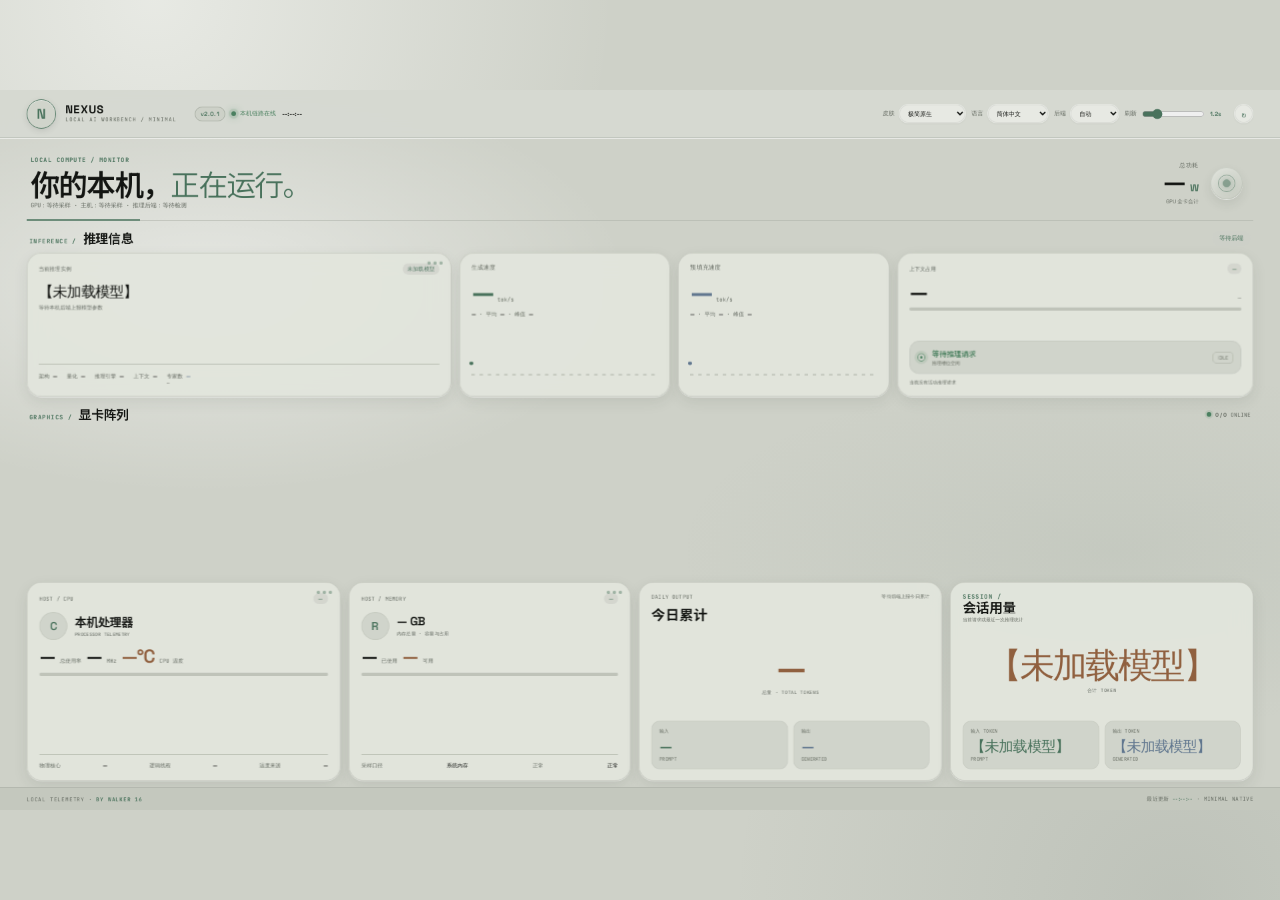
==== commit b704a170: "release: NEXUS v2.0.1" ====
--- a/apple.html
+++ b/apple.html
@@ -1,27 +1,43 @@
 <!doctype html>
 <html lang="zh-CN">
 <head>
-  <meta charset="utf-8">
-  <meta name="viewport" content="width=device-width, initial-scale=1">
+  <meta charset="utf-8"><meta name="viewport" content="width=device-width,initial-scale=1">
   <title>本机 AI 工作台 · 极简原生</title>
-  <link rel="stylesheet" href="apple.css">
+  <link rel="stylesheet" href="compact-base.css"><link rel="stylesheet" href="apple-compact.css"><link rel="stylesheet" href="fonts.css">
 </head>
-<body>
-  <header class="nav"><a class="apple-mark" href="/" aria-label="返回工作台">●</a><span class="nav-title">本机 AI 工作台</span><nav><a class="active" href="#overview">概览</a><a href="#gpu">显卡</a><a href="#inference">推理</a></nav><div class="nav-actions"><span class="online"><i></i>本机在线</span><label class="skin-control"><span>皮肤</span><select id="skinSelect" aria-label="切换界面皮肤"><option value="index.html">原生控制台</option><option value="cyberpunk.html">霓虹矩阵</option><option value="apple.html">极简原生</option><option value="scroll.html">云水卷轴</option><option value="oz.html">绿野仙踪</option></select></label><select id="backendSelect" aria-label="推理后端"><option value="auto">自动</option></select><label class="lang-control">语言<select id="langSelect" aria-label="切换语言 / Language"><option value="zh">简体中文</option><option value="en">English</option></select></label>
-            <button id="refreshBtn" title="刷新">↻</button></div></header>
-  <main>
-    <section class="welcome" id="overview"><div><p class="eyebrow">LOCAL COMPUTE / MONITOR</p><h1>你的本机，<br><span>正在运行。</span></h1><p class="sub" id="dataSource">等待本机采样...</p></div><div class="welcome-side"><span>总功耗</span><strong id="totalPower">—</strong><b>W</b><small id="powerSummary">NVIDIA 全卡合计</small></div></section>
-    <section class="section-title daily-title top-daily"><div><p class="eyebrow">DAILY OUTPUT / 01</p><h2>今日累计</h2></div><span id="dailyRequests">等待后端上报今日累计</span></section><section class="daily-grid"><article class="daily-card"><span>今日输入量</span><strong id="dailyInput">—</strong><small>PROMPT TOKENS</small></article><article class="daily-card"><span>今日输出量</span><strong id="dailyOutput">—</strong><small>GENERATED TOKENS</small></article><article class="daily-card total"><span>今日总量</span><strong id="dailyTotal">—</strong><small>INPUT + OUTPUT</small></article></section>
-    <section class="resource-row"><article class="resource-card cpu"><div class="card-top"><span>处理器</span><b id="cpuPct">—</b></div><h2 id="cpuModel">本机处理器</h2><p class="device-sub" id="cpuSub">CPU TELEMETRY</p><div class="big-stat"><strong id="cpuLoadBig">—</strong><span>使用率</span></div><div class="line-meter"><i id="cpuBar"></i></div><div class="details"><span><small>核心</small><b id="cpuCores">—</b></span><span><small>线程</small><b id="cpuThreads">—</b></span><span><small>来源</small><b>系统</b></span></div></article><article class="resource-card memory"><div class="card-top"><span>内存</span><b id="ramPct">—</b></div><h2 id="ramTitle">— GB</h2><p class="device-sub" id="ramSub">内存总量 · DDR 型号未识别</p><div class="memory-line"><strong id="ramUsed">—</strong><span>已使用</span><div class="memory-dot" id="memoryDot"></div></div><div class="line-meter"><i id="ramBar"></i></div><div class="details"><span><small>可用</small><b id="ramAvailable">—</b></span><span><small>缓存</small><b>—</b></span><span><small>状态</small><b>正常</b></span></div></article></section>
-    <section class="section-title" id="gpu"><div><p class="eyebrow">GRAPHICS</p><h2>显卡</h2></div><span id="gpuCount">0 / 0 在线</span></section><section class="gpu-list" id="gpuGrid"></section>
-    <section class="section-title inference-title" id="inference"><div><p class="eyebrow">INFERENCE</p><h2>推理</h2></div><span id="backendName">等待后端</span></section><section class="inference-layout"><article class="model-card"><div class="card-top"><span>当前模型</span><b id="modelStatus">未加载模型</b></div><h2 id="modelName">【未加载模型】</h2><p id="modelMeta">等待本机后端上报模型信息</p><div class="model-details"><span>架构 <b id="modelArch">—</b></span><span>量化 <b id="modelQuant">—</b></span><span>上下文 <b id="modelContext">—</b></span></div></article><article class="metric"><span>生成速度</span><strong id="genSpeed">—</strong><small>tok/s · <b id="genWindow">等待指标</b></small></article><article class="metric"><span>预填充速度</span><strong id="promptSpeed">—</strong><small>tok/s · <b id="promptWindow">等待指标</b></small></article><article class="metric context"><span>上下文占用</span><strong id="contextUsed">—</strong><small id="contextTotal"></small><div class="line-meter"><i id="contextBar"></i></div><em id="contextFoot">等待推理请求</em></article></section>
-    <section class="current-task"><div><p class="eyebrow">CURRENT TASK</p><h2 id="taskTitle">【未加载模型】</h2></div><div class="task-info"><b id="taskStatus">未加载模型</b><span id="taskProgress">—</span></div><span class="task-id" id="taskId">IDLE</span></section>
-    <section class="section-title token-title"><div><p class="eyebrow">SESSION USAGE</p><h2>会话用量</h2></div><span id="tokenNote">当前请求或最近一次推理统计</span></section><section class="token-layout" aria-label="会话用量"><article class="token-card"><span>输入 TOKEN</span><strong id="inputTokens">【未加载模型】</strong><small>PROMPT / PREFILL</small></article><article class="token-card"><span>输出 TOKEN</span><strong id="outputTokens">【未加载模型】</strong><small>COMPLETION / DECODE</small></article><article class="token-card total"><span>合计 TOKEN</span><strong id="totalTokens">【未加载模型】</strong><small>INPUT + OUTPUT</small></article></section>
-  </main><footer><span>数据仅在本机处理</span><span id="clock">--:--:--</span><label>刷新频率 <input id="intervalSlider" type="range" min="0.3" max="5" step="0.1" value="1.2"><output id="intervalValue">1.2s</output></label></footer>
-  <script src="i18n.js"></script>
-  <script src="daily-stats.js"></script>
-  <script src="apple.js"></script>
-  <script src="skin-switch.js"></script>
-  <script src="average-metrics.js"></script>
+<body class="skin-apple fixed-fit">
+  <div class="page-stage" id="pageStage">
+    <div class="atmosphere" aria-hidden="true"></div>
+    <header class="skin-nav">
+      <a class="skin-logo" href="/" aria-label="NEXUS">N</a>
+      <div class="skin-brand"><div class="brand-copy"><strong class="brand-name">NEXUS</strong><span class="brand-sub">LOCAL AI WORKBENCH / MINIMAL</span></div></div>
+      <div class="nav-status"><b class="build-version">v2.0.1</b><span class="signal" data-i18n="z_link_online">本机链路在线</span><b id="clock">--:--:--</b></div>
+      <div class="controls">
+        <label><span data-i18n="skin">皮肤</span><select id="skinSelect"><option value="index.html" data-i18n="skin_native">原生控制台</option><option value="cyberpunk.html" data-i18n="skin_cyberpunk">霓虹矩阵</option><option value="apple.html" data-i18n="skin_apple">极简原生</option><option value="scroll.html" data-i18n="skin_scroll">云水卷轴</option><option value="oz.html" data-i18n="skin_oz">绿野仙踪</option></select></label>
+        <label><span data-i18n="lang">语言</span><select id="langSelect"><option value="zh">简体中文</option><option value="en">English</option></select></label>
+        <label><span data-i18n="backend">后端</span><select id="backendSelect"><option value="auto">自动</option></select></label>
+        <label><span data-i18n="refresh">刷新</span><input id="intervalSlider" type="range" min="0.3" max="5" step="0.1" value="1.2"><output id="intervalValue">1.2s</output></label>
+        <button id="refreshBtn" title="立即刷新">↻</button>
+      </div>
+    </header>
+    <main class="dashboard">
+      <section class="hero"><div class="hero-copy"><span class="kicker">LOCAL COMPUTE / MONITOR</span><h1>你的本机，<em>正在运行。</em></h1><p id="dataSource">GPU：等待采样 · 主机：等待采样 · 推理后端：等待检测</p></div><div class="power-stamp"><div><span data-i18n="total_power">总功耗</span><div class="power-value"><strong id="totalPower">—</strong><b>W</b></div><small id="powerSummary" data-i18n="gpu_power_bus">GPU 全卡合计</small></div><span class="power-emblem" aria-hidden="true"></span></div></section>
+      <section class="section-block inference-block"><div class="section-head"><div class="section-title"><span class="section-kicker">INFERENCE /</span><h2 data-i18n="z_inference_info">推理信息</h2></div><span class="backend-label" id="backendName" data-i18n="wait_backend">等待后端</span></div><div class="inference-grid">
+        <article class="model-card"><div class="panel-top"><span data-i18n="current_instance">当前推理实例</span><b id="modelStatus" data-i18n="not_loaded">未加载模型</b></div><h2 class="model-name" id="modelName" data-i18n="no_model">【未加载模型】</h2><p class="model-meta" id="modelMeta" data-i18n="wait_backend_params">等待本机后端上报模型参数</p><div class="model-specs"><span><span data-i18n="arch">架构</span> <b id="modelArch">—</b></span><span><span data-i18n="quant">量化</span> <b id="modelQuant">—</b></span><span><span data-i18n="inference_engine">推理引擎</span> <b id="modelEngine">—</b></span><span><span data-i18n="context">上下文</span> <b id="modelContext">—</b></span><span class="expert-spec"><span data-i18n="expert_count">专家数</span> <b id="modelExperts">—</b><small id="modelExpertsHint">—</small></span></div></article>
+        <article class="metric-card gen-metric"><span data-i18n="gen_speed">生成速度</span><div class="metric-value"><strong id="genSpeed">—</strong><small>tok/s</small></div><div class="metric-foot"><b id="genWindow">—</b> · <span data-i18n="avg">平均</span> <b id="genAverage">—</b> · <span data-i18n="z_peak">峰值</span> <b id="genPeak">—</b></div><div class="spark-chart"><svg id="genSpark" viewBox="0 0 160 34" role="img" preserveAspectRatio="none"><path class="spark-grid" d="M0 29H160"/><path class="spark-area" id="genSparkArea" d=""/><path class="spark-line" id="genSparkLine" d=""/><circle class="spark-dot" id="genSparkDot" cx="0" cy="17" r="2.2"/></svg></div></article>
+        <article class="metric-card prompt-metric"><span data-i18n="prompt_speed">预填充速度</span><div class="metric-value"><strong id="promptSpeed">—</strong><small>tok/s</small></div><div class="metric-foot"><b id="promptWindow">—</b> · <span data-i18n="avg">平均</span> <b id="promptAverage">—</b> · <span data-i18n="z_peak">峰值</span> <b id="promptPeak">—</b></div><div class="spark-chart"><svg id="promptSpark" viewBox="0 0 160 34" role="img" preserveAspectRatio="none"><path class="spark-grid" d="M0 29H160"/><path class="spark-area" id="promptSparkArea" d=""/><path class="spark-line" id="promptSparkLine" d=""/><circle class="spark-dot" id="promptSparkDot" cx="0" cy="17" r="2.2"/></svg></div></article>
+        <article class="context-card"><div class="panel-top"><span data-i18n="context_used">上下文占用</span><b id="contextFoot">—</b></div><div class="context-number"><strong id="contextUsed">—</strong><span id="contextTotal"></span><small id="taskProgress">—</small></div><div class="meter"><i id="contextBar"></i></div><div class="activity-card" data-state="waiting"><span class="activity-dot"></span><div class="activity-copy"><b id="activityLabel" data-i18n="wait_inference">等待推理请求</b><p id="activityDetail">推理槽位空闲</p></div><span class="task-id" id="taskId">IDLE</span></div><p class="task-title" id="taskTitle">当前没有活动推理请求</p></article>
+      </div></section>
+      <section class="section-block gpu-block"><div class="section-head"><div class="section-title"><span class="section-kicker">GRAPHICS /</span><h2 data-i18n="z_gpu_array">显卡阵列</h2></div><span class="section-status"><i></i><b id="gpuCount">0 / 0</b> <span data-i18n="gpu_online">ONLINE</span></span></div><section class="gpu-grid" id="gpuGrid"></section></section>
+      <section class="bottom-grid">
+        <article class="host-card"><div class="panel-top"><span>HOST / CPU</span><b id="cpuPct">—</b></div><div class="host-title"><span class="host-glyph">C</span><div><h2 id="cpuModel">本机处理器</h2><p id="cpuSub">PROCESSOR TELEMETRY</p></div></div><div class="host-readouts"><strong id="cpuLoadBig">—</strong><span data-i18n="z_total_usage">总使用率</span><strong id="cpuClock">—</strong><span>MHz</span><strong class="temp-read" id="cpuTemp">—°C</strong><span id="cpuTempLabel" data-i18n="z_cpu_temp">CPU 温度</span></div><div class="meter"><i id="cpuBar"></i></div><div class="host-specs"><span data-i18n="z_physical_cores">物理核心</span> <b id="cpuCores">—</b><span data-i18n="z_logic_threads">逻辑线程</span> <b id="cpuThreads">—</b><span data-i18n="z_temp_source">温度来源</span> <b id="cpuTempSource">—</b></div></article>
+        <article class="host-card"><div class="panel-top"><span>HOST / MEMORY</span><b id="ramPct">—</b></div><div class="host-title"><span class="host-glyph">R</span><div><h2 id="ramTitle">— GB</h2><p id="ramSub" data-i18n="z_mem_total_capacity">内存总量 · 容量与占用</p></div></div><div class="host-readouts"><strong id="ramUsed">—</strong><span data-i18n="z_used">已使用</span><strong class="temp-read" id="ramAvailable">—</strong><span data-i18n="available">可用</span></div><div class="meter"><i id="ramBar"></i></div><div class="host-specs"><span data-i18n="z_sampling_basis">采样口径</span> <b>系统内存</b><span data-i18n="z_normal">状态</span> <b>正常</b></div></article>
+        <article class="daily-card summary-card"><div class="panel-top"><span>DAILY OUTPUT</span><span class="daily-note" id="dailyRequests">等待后端上报今日累计</span></div><h2 data-i18n="daily">今日累计</h2><div class="summary-total-wrap"><strong class="summary-total" id="dailyTotal">—</strong><small class="summary-caption"><span data-i18n="z_daily_sum">总量</span> · TOTAL TOKENS</small></div><div class="summary-breakdown"><div class="summary-part input"><span data-i18n="z_daily_input">输入</span><strong id="dailyInput">—</strong><small>PROMPT</small></div><div class="summary-part output"><span data-i18n="z_daily_output">输出</span><strong id="dailyOutput">—</strong><small>GENERATED</small></div></div></article>
+        <article class="session-card summary-card"><div class="session-head"><div><span class="section-kicker">SESSION /</span><h2 id="tokenUsageTitle" data-i18n="z_session_usage">会话用量</h2><p id="tokenNote">当前请求或最近一次推理统计</p></div></div><div class="summary-total-wrap"><strong class="summary-total" id="totalTokens">【未加载模型】</strong><small class="summary-caption"><span data-i18n="z_total_token">合计 TOKEN</span></small></div><div class="summary-breakdown"><div class="summary-part input"><span data-i18n="z_input_token">输入 TOKEN</span><strong id="inputTokens">【未加载模型】</strong><small>PROMPT</small></div><div class="summary-part output"><span data-i18n="z_output_token">输出 TOKEN</span><strong id="outputTokens">【未加载模型】</strong><small>GENERATED</small></div></div></article>
+      </section>
+    </main>
+    <footer class="privacy-line"><span>LOCAL TELEMETRY · <b>BY WALKER 16</b></span><span>最近更新 <b id="footerClock">--:--:--</b> · MINIMAL NATIVE</span></footer><span class="visually-hidden" id="taskStatus" aria-live="polite">等待请求</span>
+  </div>
+  <script src="i18n.js"></script><script src="daily-stats.js"></script><script src="oz.js"></script><script src="skin-switch.js"></script><script src="average-metrics.js"></script>
 </body>
 </html>
--- a/compact-base.css
+++ b/compact-base.css
@@ -0,0 +1,81 @@
+/* Shared one-screen dashboard structure for the non-garden skins. */
+*{box-sizing:border-box}
+html,body{width:100%;height:100%;min-width:0;overflow:hidden}
+body{margin:0;color:var(--ink);background:var(--canvas);font-family:var(--sans);font-synthesis:none}
+button,input,select{font:inherit}
+button{cursor:pointer}
+.page-stage{position:absolute;left:0;top:0;width:1920px;height:1080px;overflow:hidden;transform-origin:top left;background:var(--canvas);will-change:transform;isolation:isolate}
+.atmosphere{position:absolute;inset:0;pointer-events:none;z-index:0;overflow:hidden}
+.atmosphere::before,.atmosphere::after{content:'';position:absolute;inset:0;pointer-events:none}
+.skin-nav{position:relative;z-index:5;display:flex;align-items:center;gap:14px;height:72px;padding:0 40px;border-bottom:1px solid var(--line);background:var(--nav-bg);box-shadow:var(--nav-shadow);backdrop-filter:blur(14px)}
+.skin-logo{position:relative;display:grid;place-items:center;flex:0 0 auto;width:44px;height:44px;border:2px solid var(--accent);border-radius:var(--logo-radius,12px);color:var(--accent);background:var(--logo-bg);font:700 21px/1 var(--display);letter-spacing:-.04em;text-decoration:none;box-shadow:var(--logo-shadow)}
+.skin-brand{display:flex;align-items:center;gap:11px;min-width:180px}
+.brand-copy{display:flex;flex-direction:column;gap:2px}
+.brand-name{color:var(--strong);font:700 17px/1 var(--display);letter-spacing:.13em}
+.brand-sub{color:var(--muted);font:8px/1.2 var(--mono);letter-spacing:.12em}
+.nav-status{display:flex;align-items:center;gap:9px;min-width:0;color:var(--muted);font:9px var(--mono);white-space:nowrap}
+.build-version{padding:4px 8px;border:1px solid var(--line-strong);border-radius:999px;color:var(--accent);font:600 9px var(--display);letter-spacing:.04em;background:var(--chip-bg)}
+.signal{display:inline-flex;align-items:center;gap:6px;color:var(--good)}
+.signal::before{content:'';width:7px;height:7px;border-radius:50%;background:var(--good);box-shadow:0 0 0 4px var(--good-glow),0 0 12px var(--good)}
+.nav-status b#clock{color:var(--strong);font:600 10px var(--display)}
+.controls{display:flex;align-items:center;gap:8px;margin-left:auto}
+.controls label{display:flex;align-items:center;gap:6px;color:var(--muted);font:9px var(--mono);white-space:nowrap}
+.controls select{height:29px;max-width:156px;padding:0 25px 0 9px;border:1px solid var(--line-strong);border-radius:7px;color:var(--strong);background:var(--input-bg);outline:none}
+.controls input[type=range]{width:94px;accent-color:var(--accent)}
+.controls output{min-width:28px;color:var(--accent);font:600 9px var(--display)}
+.controls button{width:29px;height:29px;border:1px solid var(--line-strong);border-radius:50%;color:var(--accent);background:var(--input-bg);font-size:15px}
+.controls button:hover{border-color:var(--accent);transform:rotate(20deg)}
+.dashboard{position:relative;z-index:1;display:grid;grid-template-rows:110px 250px 250px 1fr;gap:12px;width:1840px;height:974px;margin:0 auto;padding:14px 0 10px}
+.hero{display:flex;align-items:center;justify-content:space-between;gap:24px;min-width:0;padding:10px 6px 12px;border-bottom:1px solid var(--line);position:relative}
+.hero::after{content:'';position:absolute;left:0;bottom:-1px;width:170px;height:2px;background:var(--accent)}
+.hero-copy{min-width:0}
+.kicker,.section-kicker{display:block;color:var(--accent);font:700 9px/1.2 var(--mono);letter-spacing:.16em;text-transform:uppercase}
+.hero h1{margin:8px 0 5px;color:var(--strong);font:650 44px/.98 var(--serif);letter-spacing:-.025em}
+.hero h1 em{font-style:normal;color:var(--accent-2)}
+.hero p{margin:0;max-width:1120px;overflow:hidden;color:var(--muted);font:9px/1.4 var(--mono);text-overflow:ellipsis;white-space:nowrap}
+.power-stamp{display:flex;align-items:center;justify-content:flex-end;gap:18px;min-width:310px;padding-right:10px;text-align:right}
+.power-stamp .power-value{display:flex;align-items:baseline;justify-content:flex-end;gap:7px}
+.power-stamp span{display:block;color:var(--muted);font:9px var(--mono);letter-spacing:.08em}
+.power-stamp strong{color:var(--strong);font:600 40px/.9 var(--display);letter-spacing:-.05em}
+.power-stamp b{align-self:flex-end;color:var(--accent);font:700 15px var(--display)}
+.power-stamp small{display:block;margin-top:6px;color:var(--muted);font:8px var(--mono)}
+.power-emblem{position:relative;display:grid;place-items:center;width:54px;height:54px;border:1px solid var(--line-strong);border-radius:50%;background:var(--emblem-bg);box-shadow:inset 0 0 0 5px var(--chip-bg),0 0 20px var(--accent-glow)}
+.power-emblem::before,.power-emblem::after{content:'';position:absolute;border:1px solid var(--accent);border-radius:50%;opacity:.55}.power-emblem::before{inset:11px}.power-emblem::after{inset:18px;background:var(--accent);box-shadow:0 0 13px var(--accent)}
+.section-block{display:flex;flex-direction:column;min-height:0}
+.section-head{display:flex;align-items:center;justify-content:space-between;height:34px;padding:0 4px 9px;min-width:0}
+.section-title{display:flex;align-items:baseline;gap:10px;min-width:0}
+.section-title h2{margin:0;color:var(--strong);font:650 19px/1 var(--sans);letter-spacing:-.02em}
+.section-status{display:inline-flex;align-items:center;gap:6px;color:var(--muted);font:8px var(--mono);white-space:nowrap}
+.section-status i{width:7px;height:7px;border-radius:50%;background:var(--good);box-shadow:0 0 0 3px var(--good-glow)}
+.backend-label{padding:5px 11px;border:1px solid var(--line-strong);border-radius:999px;color:var(--accent);background:var(--chip-bg);font:600 9px var(--mono)}
+.inference-grid{display:grid;grid-template-columns:1.55fr .77fr .77fr 1.3fr;gap:12px;min-height:0;flex:1}
+.surface,.model-card,.metric-card,.context-card,.host-card,.daily-card,.session-card,.gpu-card{position:relative;min-width:0;overflow:hidden;border:1px solid var(--line);border-radius:var(--radius);background:var(--surface);box-shadow:var(--card-shadow)}
+.model-card,.metric-card,.context-card,.host-card,.daily-card,.session-card{padding:15px 17px}
+.panel-top{display:flex;align-items:center;justify-content:space-between;gap:12px;min-width:0;color:var(--muted);font:8px var(--mono);letter-spacing:.08em;text-transform:uppercase}
+.panel-top b,.status-pill{padding:3px 7px;border:1px solid var(--line);border-radius:999px;color:var(--good);background:var(--chip-bg);font:600 8px var(--mono);white-space:nowrap}
+.model-card{display:flex;flex-direction:column}
+.model-name{margin:13px 0 5px;color:var(--strong);font:600 22px/1.18 var(--mono);letter-spacing:-.035em;overflow-wrap:anywhere;word-break:break-word;hyphens:auto;max-height:52px}
+.model-meta{margin:0;overflow:hidden;color:var(--muted);font:8px/1.45 var(--mono);text-overflow:ellipsis;white-space:nowrap}
+.model-specs{display:grid;grid-template-columns:auto auto auto auto minmax(120px,1fr);gap:7px 14px;margin-top:auto;padding-top:12px;border-top:1px solid var(--line);color:var(--muted);font:8px/1.35 var(--mono);white-space:nowrap}
+.model-specs b{color:var(--strong);font-weight:600}
+.expert-spec b{color:var(--accent-2)}
+.expert-spec small{display:block;color:var(--muted);font-size:7px}
+.metric-card{display:flex;flex-direction:column}
+.metric-card>span{color:var(--muted);font:9px var(--mono)}
+.metric-value{display:flex;align-items:baseline;gap:5px;margin-top:13px;color:var(--gen-color);font:600 40px/.9 var(--display);letter-spacing:-.055em}
+.prompt-metric .metric-value{color:var(--prompt-color)}
+.metric-value small{color:var(--muted);font:8px var(--mono);letter-spacing:0}
+.metric-foot{margin-top:8px;color:var(--muted);font:8px/1.5 var(--mono)}
+.metric-foot b{color:var(--strong);font-weight:600}
+.spark-chart{margin-top:auto;height:66px;padding-top:8px}.spark-chart svg{display:block;width:100%;height:48px;overflow:visible}.spark-grid{fill:none;stroke:var(--line);stroke-width:1;stroke-dasharray:3 4}.spark-area{fill:var(--gen-area);stroke:none}.spark-line{fill:none;stroke:var(--gen-color);stroke-width:2;stroke-linecap:round;stroke-linejoin:round;filter:drop-shadow(0 0 5px var(--gen-glow))}.spark-dot{fill:var(--gen-color);stroke:var(--surface);stroke-width:1}.prompt-metric .spark-area{fill:var(--prompt-area)}.prompt-metric .spark-line{stroke:var(--prompt-color);filter:drop-shadow(0 0 5px var(--prompt-glow))}.prompt-metric .spark-dot{fill:var(--prompt-color)}
+.context-card{display:flex;flex-direction:column}
+.context-number{display:flex;align-items:baseline;gap:5px;margin:12px 0 8px;min-width:0}.context-number strong{overflow:hidden;color:var(--strong);font:600 32px/.95 var(--display);letter-spacing:-.05em;text-overflow:ellipsis;white-space:nowrap}.context-number span{color:var(--muted);font:9px var(--mono)}.context-number small{margin-left:auto;overflow:hidden;color:var(--muted);font:7px var(--mono);text-overflow:ellipsis;white-space:nowrap}
+.meter{height:6px;overflow:hidden;border-radius:99px;background:var(--track)}.meter i{display:block;width:0;height:100%;border-radius:99px;background:linear-gradient(90deg,var(--accent),var(--accent-2));transition:width .45s ease}
+.activity-card{display:grid;grid-template-columns:auto minmax(0,1fr) auto;align-items:center;gap:10px;margin-top:auto;padding:10px 11px;border:1px solid var(--line);border-radius:10px;background:var(--chip-bg)}.activity-dot{position:relative;width:12px;height:12px;border:1px solid var(--activity);border-radius:50%;box-shadow:0 0 0 4px var(--activity-glow)}.activity-dot::after{content:'';position:absolute;inset:3px;border-radius:50%;background:var(--activity)}.activity-copy{min-width:0}.activity-copy b{display:block;overflow:hidden;color:var(--activity);font:600 11px var(--sans);text-overflow:ellipsis;white-space:nowrap}.activity-copy p{margin:2px 0 0;overflow:hidden;color:var(--muted);font:7px var(--mono);text-overflow:ellipsis;white-space:nowrap}.task-id{padding:3px 7px;border:1px solid var(--line);border-radius:5px;color:var(--muted);font:7px var(--mono);white-space:nowrap}.activity-card[data-state=generating],.activity-card[data-state=prefilling]{--activity:var(--accent);--activity-glow:var(--accent-glow)}.activity-card[data-state=waiting]{--activity:var(--good);--activity-glow:var(--good-glow)}.activity-card[data-state=offline],.activity-card[data-state=unloaded]{--activity:var(--warn);--activity-glow:var(--warn-glow)}.task-title{margin:8px 0 0;overflow:hidden;color:var(--muted);font:7px var(--mono);text-overflow:ellipsis;white-space:nowrap}
+.gpu-grid{display:grid;grid-template-columns:repeat(4,minmax(0,1fr));gap:12px;min-height:0;flex:1}.gpu-grid:has(.gpu-card:only-child){grid-template-columns:1fr}.gpu-grid:has(.gpu-card:nth-child(2):last-child){grid-template-columns:repeat(2,minmax(0,1fr))}.gpu-grid:has(.gpu-card:nth-child(3):last-child){grid-template-columns:repeat(3,minmax(0,1fr))}
+.gpu-card{padding:16px 17px 13px 21px;background:var(--surface);min-height:0}.gpu-card::before{content:'';position:absolute;left:0;top:0;bottom:0;width:5px;background:var(--gpu-rail)}.gpu-card::after{content:'';position:absolute;right:-35px;top:-55px;width:160px;height:160px;border-radius:50%;border:1px solid var(--line);background:var(--gpu-orb);pointer-events:none}.gpu-tag{display:block;color:var(--accent);font:700 8px var(--mono);letter-spacing:.1em}.gpu-card h3{position:relative;margin:8px 0 4px;overflow:hidden;color:var(--strong);font:600 22px/1.1 var(--sans);letter-spacing:-.025em;text-overflow:ellipsis;white-space:nowrap}.gpu-card p{position:relative;margin:0;overflow:hidden;color:var(--muted);font:8px var(--mono);text-overflow:ellipsis;white-space:nowrap}.gpu-stats{position:relative;display:grid;grid-template-columns:repeat(4,minmax(0,1fr));gap:10px;margin-top:20px}.gpu-stats>div{min-width:0;padding-right:8px;border-right:1px solid var(--line)}.gpu-stats>div:last-child{border-right:0}.gpu-stats span{display:block;color:var(--muted);font:8px var(--mono)}.gpu-stats strong{display:block;margin-top:7px;overflow:hidden;color:var(--strong);font:600 20px/.95 var(--display);letter-spacing:-.035em;text-overflow:ellipsis;white-space:nowrap}.gpu-stats strong.blossom-text{color:var(--accent-2)}.gpu-stats strong.sun-text{color:var(--warn)}.gpu-stats small{color:var(--muted);font:7px var(--mono);letter-spacing:0}.gpu-stats .meter{height:4px;margin-top:8px}.gpu-card.empty{grid-column:1/-1;display:grid;place-content:center;text-align:center}.gpu-card.empty h3{margin:8px 0 3px}
+.bottom-grid{display:grid;grid-template-columns:1.2fr 1.08fr 1.16fr 1.16fr;gap:12px;min-height:0}.host-card,.daily-card,.session-card{display:flex;flex-direction:column;padding:16px 18px}.host-title{display:flex;align-items:center;gap:11px;min-width:0;margin:12px 0 10px}.host-glyph{position:relative;display:grid;place-items:center;flex:0 0 auto;width:42px;height:42px;border:1px solid var(--line-strong);border-radius:12px;color:var(--accent);background:var(--chip-bg);font:800 17px var(--display);text-shadow:0 1px 0 var(--canvas)}.host-title h2{display:-webkit-box;min-width:0;max-height:2.3em;margin:0;overflow:hidden;color:var(--strong);font:600 18px/1.12 var(--sans);letter-spacing:-.03em;overflow-wrap:anywhere;-webkit-box-orient:vertical;-webkit-line-clamp:2}.host-title p{margin:4px 0 0;color:var(--muted);font:7px var(--mono);letter-spacing:.05em}.host-readouts{display:flex;align-items:baseline;flex-wrap:wrap;gap:7px;min-width:0}.host-readouts strong{color:var(--strong);font:600 28px/1 var(--display);letter-spacing:-.045em}.host-readouts strong.temp-read{color:var(--warn)}.host-readouts span{color:var(--muted);font:8px var(--mono)}.host-card .meter{margin-top:11px}.host-specs{display:flex;justify-content:space-between;gap:8px;margin-top:auto;padding-top:11px;border-top:1px solid var(--line);color:var(--muted);font:8px var(--mono);white-space:nowrap}.host-specs b{color:var(--strong);font-weight:600}
+.daily-card h2{margin:11px 0 8px;color:var(--strong);font:650 21px/1 var(--serif)}.daily-grid{display:grid;grid-template-columns:repeat(3,minmax(0,1fr));gap:7px;margin-top:auto}.daily-item{min-width:0;padding:10px 8px;border:1px solid var(--line);border-radius:9px;background:var(--chip-bg)}.daily-item span,.daily-item small{display:block;color:var(--muted);font:7px var(--mono)}.daily-item strong{display:block;margin:6px 0 3px;overflow:hidden;color:var(--accent);font:600 20px/1 var(--display);letter-spacing:-.04em;text-overflow:ellipsis;white-space:nowrap}.daily-item:nth-child(2) strong{color:var(--accent-2)}.daily-item.total strong{color:var(--warn)}.daily-note{overflow:hidden;color:var(--muted);font:7px var(--mono);text-overflow:ellipsis;white-space:nowrap}.session-head{display:flex;align-items:flex-start;justify-content:space-between;gap:10px}.session-head h2{margin:0;color:var(--strong);font:650 20px/1 var(--sans)}.session-head p{margin:4px 0 0;color:var(--muted);font:7px var(--mono)}.session-values{display:grid;grid-template-columns:repeat(3,minmax(0,1fr));gap:7px;margin-top:auto}.session-value{min-width:0;padding:10px 8px;border:1px solid var(--line);border-radius:9px;background:var(--chip-bg)}.session-value span{display:block;color:var(--muted);font:7px var(--mono)}.session-value strong{display:block;margin-top:6px;overflow:hidden;color:var(--strong);font:600 19px/1 var(--display);letter-spacing:-.035em;text-overflow:ellipsis;white-space:nowrap}.session-value.total strong{color:var(--accent)}
+.privacy-line{position:relative;z-index:5;display:flex;align-items:center;justify-content:space-between;height:34px;padding:0 40px;border-top:1px solid var(--line);color:var(--muted);background:var(--footer-bg);font:8px var(--mono);letter-spacing:.1em}.privacy-line b{color:var(--accent);font-weight:600}.privacy-line span:last-child{letter-spacing:.04em}.visually-hidden{position:absolute!important;width:1px!important;height:1px!important;padding:0!important;margin:-1px!important;overflow:hidden!important;clip:rect(0,0,0,0)!important;white-space:nowrap!important;border:0!important}
+.summary-card{min-height:0}.summary-total-wrap{display:flex;flex:1;flex-direction:column;align-items:center;justify-content:center;min-height:104px;padding:8px 0 10px;text-align:center}.summary-total{display:block;max-width:100%;overflow:hidden;color:var(--warn);font:600 52px/1 var(--display);letter-spacing:-.055em;text-overflow:ellipsis;white-space:nowrap}.summary-caption{display:block;margin-top:7px;color:var(--muted);font:7px var(--mono);letter-spacing:.1em;text-transform:uppercase}.summary-breakdown{display:grid;grid-template-columns:repeat(2,minmax(0,1fr));gap:8px;margin-top:auto}.summary-part{min-width:0;padding:10px 11px;border:1px solid var(--line);border-radius:9px;background:var(--chip-bg)}.summary-part span,.summary-part small{display:block;color:var(--muted);font:7px var(--mono);letter-spacing:.045em}.summary-part strong{display:block;margin:6px 0 4px;overflow:hidden;color:var(--gen-color);font:600 22px/1 var(--display);letter-spacing:-.04em;text-overflow:ellipsis;white-space:nowrap}.summary-part.output strong{color:var(--prompt-color)}.skin-cyber .summary-total{text-shadow:0 0 18px rgba(255,200,87,.18)}.skin-native .summary-total{text-shadow:0 0 18px rgba(243,188,98,.13)}.skin-apple .summary-total{font-weight:600}.skin-scroll .summary-total{font-family:var(--serif);letter-spacing:-.035em}.skin-scroll .summary-part{border-radius:3px;background:rgba(247,238,219,.42)}
+@media(prefers-reduced-motion:reduce){*,*::before,*::after{animation-duration:.001ms!important;animation-iteration-count:1!important;transition-duration:.001ms!important}}
--- a/apple-compact.css
+++ b/apple-compact.css
@@ -0,0 +1,11 @@
+/* Minimal Native: soft graphite paper, restrained typography and tactile glass layers. */
+:root{--canvas:#ced1c8;--nav-bg:rgba(215,218,210,.93);--footer-bg:#c4c8be;--surface:rgba(226,229,221,.95);--input-bg:rgba(233,235,229,.92);--chip-bg:rgba(199,203,195,.64);--line:#b4b9ae;--line-strong:#a4aaa0;--ink:#222420;--strong:#131512;--muted:#62685f;--accent:#49725c;--accent-2:#61778f;--warn:#90603f;--good:#4b8060;--good-glow:rgba(75,128,96,.13);--warn-glow:rgba(144,96,63,.12);--accent-glow:rgba(73,114,92,.13);--gen-color:#49725c;--gen-area:rgba(73,114,92,.09);--gen-glow:rgba(73,114,92,.22);--prompt-color:#61778f;--prompt-area:rgba(97,119,143,.08);--prompt-glow:rgba(97,119,143,.22);--track:#bfc3b9;--gpu-rail:linear-gradient(180deg,#688d76,#49725c);--gpu-orb:radial-gradient(circle,rgba(104,141,118,.12),transparent 70%);--radius:22px;--logo-radius:50%;--logo-bg:#d0d4cb;--logo-shadow:0 3px 8px rgba(44,49,43,.13),inset 0 1px 0 rgba(255,255,255,.64);--emblem-bg:linear-gradient(145deg,#e0e3dc,#c7cbc1);--nav-shadow:0 1px 0 rgba(255,255,255,.5);--card-shadow:0 1px 0 rgba(255,255,255,.56),0 8px 22px rgba(52,57,51,.1);--display:'Space Grotesk','Nexus Han Sans',sans-serif;--mono:'JetBrains Mono',Consolas,monospace;--sans:'Nexus Han Sans','SF Pro Display','Microsoft YaHei UI','Microsoft YaHei',sans-serif;--serif:'Nexus Han Sans','SF Pro Display','Microsoft YaHei UI',sans-serif}
+body{background:radial-gradient(circle at 12% 0,rgba(250,251,248,.58),transparent 32%),radial-gradient(circle at 92% 100%,rgba(99,112,103,.15),transparent 30%),var(--canvas)}
+.skin-apple .atmosphere::before{background-image:radial-gradient(rgba(62,70,62,.09) .7px,transparent .7px);background-size:18px 18px;mask-image:linear-gradient(135deg,black,transparent 72%)}
+.skin-apple .atmosphere::after{background:radial-gradient(ellipse at 16% 27%,rgba(255,255,255,.48),transparent 28%),radial-gradient(ellipse at 87% 64%,rgba(88,110,96,.08),transparent 28%)}
+.skin-apple .skin-nav{border-bottom-color:rgba(167,171,162,.55)}.skin-apple .skin-logo{font-weight:600;border-width:1px}.skin-apple .brand-name{letter-spacing:.08em}.skin-apple .controls select,.skin-apple .controls button{border-radius:999px;border-color:transparent;box-shadow:0 1px 2px rgba(52,57,51,.07),inset 0 0 0 1px rgba(91,96,88,.11)}
+.skin-apple .dashboard{gap:14px}.skin-apple .hero{border-bottom-color:rgba(174,178,169,.72)}.skin-apple .hero h1{font-weight:600;letter-spacing:-.045em}.skin-apple .hero h1 em{font-weight:350;color:var(--accent)}
+.skin-apple .surface,.skin-apple .model-card,.skin-apple .metric-card,.skin-apple .context-card,.skin-apple .host-card,.skin-apple .daily-card,.skin-apple .session-card,.skin-apple .gpu-card{border-color:rgba(190,193,184,.72);backdrop-filter:blur(16px);background:var(--surface)}
+.skin-apple .model-card::after,.skin-apple .host-card::after{content:'';position:absolute;right:12px;top:12px;width:5px;height:5px;border-radius:50%;background:var(--accent);opacity:.44;box-shadow:-9px 0 var(--accent),-18px 0 var(--accent)}
+.skin-apple .metric-card>span,.skin-apple .panel-top{letter-spacing:.02em;text-transform:none}.skin-apple .panel-top b,.skin-apple .backend-label{border:0;background:rgba(205,209,201,.7);color:var(--accent);font-weight:600}.skin-apple .backend-label{border-radius:999px}.skin-apple .power-emblem{width:48px;height:48px;border:0;box-shadow:0 1px 0 rgba(255,255,255,.72),0 7px 16px rgba(52,57,51,.1),inset 0 0 0 1px rgba(87,96,86,.12)}
+.skin-apple .meter{height:5px}.skin-apple .activity-card{border-color:rgba(188,192,182,.55);border-radius:15px}.skin-apple .host-glyph{border-color:rgba(188,192,182,.7);border-radius:50%;font-weight:600}.skin-apple .summary-part{border-color:rgba(194,197,188,.66);border-radius:13px}.skin-apple .gpu-card::before{width:3px;border-radius:22px;margin:14px 0}.skin-apple .gpu-card::after{display:none}.skin-apple .privacy-line{border-top-color:rgba(170,174,165,.6)}
--- a/fonts.css
+++ b/fonts.css
@@ -0,0 +1,46 @@
+/* Locally bundled, OFL-licensed display numerals. See assets/fonts/THIRD_PARTY_NOTICES.md. */
+@font-face{font-family:'Nexus Han Sans';font-style:normal;font-display:swap;font-weight:250 900;src:url('assets/fonts/NexusHanSans-Subset.woff2') format('woff2')}
+@font-face{font-family:'Nexus Han Serif';font-style:normal;font-display:swap;font-weight:250 900;src:url('assets/fonts/NexusHanSerif-Subset.woff2') format('woff2')}
+@font-face{font-family:'Space Grotesk';font-style:normal;font-display:swap;font-weight:400;src:url('assets/fonts/SpaceGrotesk-Regular.woff2') format('woff2')}
+@font-face{font-family:'Space Grotesk';font-style:normal;font-display:swap;font-weight:500;src:url('assets/fonts/SpaceGrotesk-Medium.woff2') format('woff2')}
+@font-face{font-family:'Space Grotesk';font-style:normal;font-display:swap;font-weight:600;src:url('assets/fonts/SpaceGrotesk-SemiBold.woff2') format('woff2')}
+@font-face{font-family:'Space Grotesk';font-style:normal;font-display:swap;font-weight:700;src:url('assets/fonts/SpaceGrotesk-Bold.woff2') format('woff2')}
+@font-face{font-family:'JetBrains Mono';font-style:normal;font-display:swap;font-weight:400;src:url('assets/fonts/JetBrainsMono-Regular.woff2') format('woff2')}
+@font-face{font-family:'JetBrains Mono';font-style:normal;font-display:swap;font-weight:500;src:url('assets/fonts/JetBrainsMono-Medium.woff2') format('woff2')}
+@font-face{font-family:'JetBrains Mono';font-style:normal;font-display:swap;font-weight:700;src:url('assets/fonts/JetBrainsMono-Bold.woff2') format('woff2')}
+
+:root{--numeric-display:'Space Grotesk','DM Mono','Cascadia Mono','SFMono-Regular',Consolas,monospace}
+
+body.oz-theme{
+  --sans:'Nexus Han Sans','Microsoft YaHei UI','Microsoft YaHei',sans-serif;
+  --serif:'Nexus Han Serif','Songti SC','STSong','SimSun',serif;
+  --mono:'JetBrains Mono','Cascadia Mono',Consolas,monospace;
+  font-family:var(--sans);
+}
+
+/* Model identifiers remain monospaced; measurements use Space Grotesk below. */
+#modelName{font-family:'JetBrains Mono','Cascadia Mono',Consolas,monospace!important;font-variant-ligatures:none}
+
+/* Use the distinctive, square Space Grotesk figures only for measurements.
+   Chinese labels retain each skin's normal body font. */
+:is(
+  #clock,#footerClock,#powerSummary,#totalPower,
+  #cpuPct,#cpuLoadBig,#cpuClock,#cpuTemp,#cpuCores,#cpuThreads,
+  #ramPct,#ramTitle,#ramUsed,#ramAvailable,
+  #dailyRequests,#dailyInput,#dailyOutput,#dailyTotal,#gpuCount,
+  #modelContext,#genSpeed,#promptSpeed,#genWindow,#promptWindow,
+  #genAverage,#genPeak,#promptAverage,#promptPeak,
+  #contextUsed,#contextTotal,#contextFoot,#taskProgress,#taskId,
+  #inputTokens,#outputTokens,#totalTokens,
+  #gpuGrid strong,
+  .gpu-stats strong,.gpu-stats small,
+  .welcome-side strong,.welcome-side b,
+  .mast-readout strong,.mast-readout b,
+  .big-stat strong,.memory-line strong,
+  .daily-card strong,.metric>strong,.metric-panel>strong,
+  .token-card strong,.token-stat strong,
+  .card-top b,.panel-head b,.resource-head b,
+  .details b,.spec-row b,.host-specs b,.model-details b,.model-specs b,
+  .average-metric,.task-progress-row b,.task-state b,
+  .event-item,.event-item time,.process-main,.process-stats,.process-foot
+){font-family:var(--numeric-display)!important;font-variant-numeric:tabular-nums;font-feature-settings:'tnum' 1,'zero' 1;font-variant-ligatures:none}
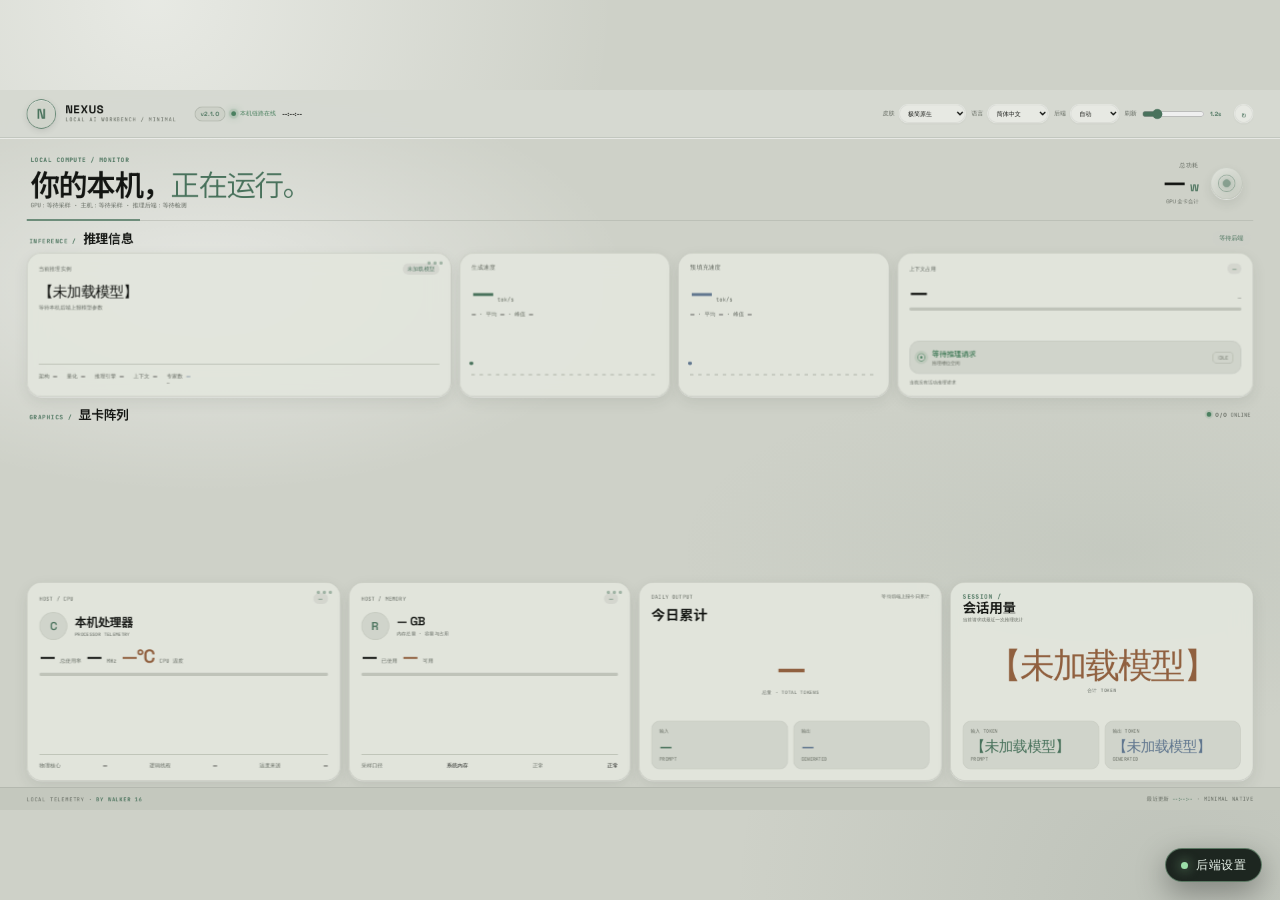
==== commit a0211172: "feat: add vLLM backend support for v2.1.0" ====
--- a/apple.html
+++ b/apple.html
@@ -3,7 +3,7 @@
 <head>
   <meta charset="utf-8"><meta name="viewport" content="width=device-width,initial-scale=1">
   <title>本机 AI 工作台 · 极简原生</title>
-  <link rel="stylesheet" href="compact-base.css"><link rel="stylesheet" href="apple-compact.css"><link rel="stylesheet" href="fonts.css">
+  <link rel="stylesheet" href="compact-base.css"><link rel="stylesheet" href="apple-compact.css"><link rel="stylesheet" href="fonts.css"><link rel="stylesheet" href="backend-settings.css">
 </head>
 <body class="skin-apple fixed-fit">
   <div class="page-stage" id="pageStage">
@@ -11,7 +11,7 @@
     <header class="skin-nav">
       <a class="skin-logo" href="/" aria-label="NEXUS">N</a>
       <div class="skin-brand"><div class="brand-copy"><strong class="brand-name">NEXUS</strong><span class="brand-sub">LOCAL AI WORKBENCH / MINIMAL</span></div></div>
-      <div class="nav-status"><b class="build-version">v2.0.1</b><span class="signal" data-i18n="z_link_online">本机链路在线</span><b id="clock">--:--:--</b></div>
+      <div class="nav-status"><b class="build-version">v2.1.0</b><span class="signal" data-i18n="z_link_online">本机链路在线</span><b id="clock">--:--:--</b></div>
       <div class="controls">
         <label><span data-i18n="skin">皮肤</span><select id="skinSelect"><option value="index.html" data-i18n="skin_native">原生控制台</option><option value="cyberpunk.html" data-i18n="skin_cyberpunk">霓虹矩阵</option><option value="apple.html" data-i18n="skin_apple">极简原生</option><option value="scroll.html" data-i18n="skin_scroll">云水卷轴</option><option value="oz.html" data-i18n="skin_oz">绿野仙踪</option></select></label>
         <label><span data-i18n="lang">语言</span><select id="langSelect"><option value="zh">简体中文</option><option value="en">English</option></select></label>
@@ -38,6 +38,6 @@
     </main>
     <footer class="privacy-line"><span>LOCAL TELEMETRY · <b>BY WALKER 16</b></span><span>最近更新 <b id="footerClock">--:--:--</b> · MINIMAL NATIVE</span></footer><span class="visually-hidden" id="taskStatus" aria-live="polite">等待请求</span>
   </div>
-  <script src="i18n.js"></script><script src="daily-stats.js"></script><script src="oz.js"></script><script src="skin-switch.js"></script><script src="average-metrics.js"></script>
+  <script src="i18n.js"></script><script src="daily-stats.js"></script><script src="oz.js"></script><script src="skin-switch.js"></script><script src="average-metrics.js"></script><script src="backend-settings.js"></script>
 </body>
 </html>
--- a/backend-settings.css
+++ b/backend-settings.css
@@ -0,0 +1,346 @@
+#backend-settings-root {
+  --bsw-bg: #111814;
+  --bsw-panel: rgba(18, 27, 22, 0.97);
+  --bsw-panel-strong: #16221b;
+  --bsw-line: rgba(170, 218, 181, 0.2);
+  --bsw-line-strong: rgba(177, 232, 190, 0.42);
+  --bsw-text: #edf8ef;
+  --bsw-muted: #9eb2a3;
+  --bsw-accent: #9bdfa9;
+  --bsw-accent-strong: #c3f5cb;
+  --bsw-danger: #ff9f9f;
+  --bsw-shadow: 0 24px 70px rgba(0, 0, 0, 0.5);
+  color-scheme: dark;
+  font-family: "Segoe UI", "Noto Sans SC", sans-serif;
+}
+
+#backend-settings-root [hidden] {
+  display: none !important;
+}
+
+.bsw-trigger {
+  position: fixed;
+  right: max(18px, env(safe-area-inset-right));
+  bottom: max(18px, env(safe-area-inset-bottom));
+  z-index: 2147483000;
+  display: inline-flex;
+  align-items: center;
+  gap: 8px;
+  margin: 0;
+  padding: 10px 15px;
+  border: 1px solid var(--bsw-line-strong);
+  border-radius: 999px;
+  background: rgba(16, 24, 19, 0.92);
+  box-shadow: 0 10px 30px rgba(0, 0, 0, 0.35);
+  color: var(--bsw-text);
+  font: 600 12px/1 "Segoe UI", "Noto Sans SC", sans-serif;
+  letter-spacing: 0.04em;
+  cursor: pointer;
+  backdrop-filter: blur(14px);
+  transition: border-color 160ms ease, background 160ms ease, transform 160ms ease;
+}
+
+.bsw-trigger:hover {
+  border-color: var(--bsw-accent);
+  background: #18261d;
+  transform: translateY(-1px);
+}
+
+.bsw-trigger-dot {
+  width: 7px;
+  height: 7px;
+  border-radius: 50%;
+  background: var(--bsw-accent);
+  box-shadow: 0 0 12px rgba(155, 223, 169, 0.75);
+}
+
+.bsw-backdrop {
+  position: fixed;
+  inset: 0;
+  z-index: 2147483001;
+  background: rgba(3, 8, 5, 0.48);
+  backdrop-filter: blur(3px);
+}
+
+.bsw-panel {
+  position: fixed;
+  right: max(18px, env(safe-area-inset-right));
+  bottom: max(72px, calc(env(safe-area-inset-bottom) + 64px));
+  z-index: 2147483002;
+  display: flex;
+  width: min(470px, calc(100vw - 36px));
+  max-height: min(720px, calc(100vh - 96px));
+  flex-direction: column;
+  overflow: hidden;
+  border: 1px solid var(--bsw-line-strong);
+  border-radius: 18px;
+  background:
+    radial-gradient(circle at 92% 4%, rgba(111, 190, 127, 0.16), transparent 32%),
+    var(--bsw-panel);
+  box-shadow: var(--bsw-shadow);
+  color: var(--bsw-text);
+  backdrop-filter: blur(22px);
+}
+
+.bsw-header {
+  display: flex;
+  align-items: flex-start;
+  justify-content: space-between;
+  gap: 20px;
+  padding: 20px 20px 15px;
+  border-bottom: 1px solid var(--bsw-line);
+}
+
+.bsw-kicker {
+  display: block;
+  margin-bottom: 5px;
+  color: var(--bsw-accent);
+  font: 700 9px/1.2 "SFMono-Regular", Consolas, monospace;
+  letter-spacing: 0.18em;
+}
+
+.bsw-header h2 {
+  margin: 0;
+  color: var(--bsw-text);
+  font: 650 20px/1.2 "Segoe UI", "Noto Sans SC", sans-serif;
+  letter-spacing: -0.02em;
+}
+
+.bsw-header p {
+  margin: 7px 0 0;
+  color: var(--bsw-muted);
+  font: 400 11px/1.55 "Segoe UI", "Noto Sans SC", sans-serif;
+}
+
+.bsw-close {
+  flex: 0 0 auto;
+  width: 30px;
+  height: 30px;
+  margin: 0;
+  padding: 0;
+  border: 1px solid var(--bsw-line);
+  border-radius: 9px;
+  background: rgba(255, 255, 255, 0.035);
+  color: var(--bsw-muted);
+  font: 400 20px/1 sans-serif;
+  cursor: pointer;
+}
+
+.bsw-close:hover {
+  border-color: var(--bsw-line-strong);
+  color: var(--bsw-text);
+}
+
+.bsw-form {
+  overflow-y: auto;
+  padding: 16px 20px 20px;
+  scrollbar-color: rgba(155, 223, 169, 0.35) transparent;
+  scrollbar-width: thin;
+}
+
+.bsw-fields {
+  display: grid;
+  gap: 11px;
+}
+
+.bsw-field {
+  display: grid;
+  grid-template-columns: 120px minmax(0, 1fr);
+  align-items: center;
+  gap: 11px;
+  padding: 9px 10px;
+  border: 1px solid var(--bsw-line);
+  border-radius: 11px;
+  background: rgba(255, 255, 255, 0.025);
+}
+
+.bsw-field:focus-within {
+  border-color: var(--bsw-line-strong);
+  background: rgba(255, 255, 255, 0.04);
+}
+
+.bsw-field-label {
+  min-width: 0;
+}
+
+.bsw-field-label b {
+  display: block;
+  margin-bottom: 3px;
+  color: var(--bsw-text);
+  font: 600 11px/1.25 "Segoe UI", "Noto Sans SC", sans-serif;
+}
+
+.bsw-field-label small {
+  display: block;
+  color: var(--bsw-muted);
+  font: 400 9px/1.3 "SFMono-Regular", Consolas, monospace;
+}
+
+.bsw-input {
+  width: 100%;
+  min-width: 0;
+  height: 34px;
+  margin: 0;
+  padding: 0 10px;
+  border: 1px solid rgba(202, 235, 208, 0.18);
+  border-radius: 8px;
+  outline: none;
+  background: rgba(3, 8, 5, 0.55);
+  color: var(--bsw-text);
+  font: 500 11px/1.2 "SFMono-Regular", Consolas, monospace;
+  box-sizing: border-box;
+}
+
+.bsw-input:focus {
+  border-color: var(--bsw-accent);
+  box-shadow: 0 0 0 3px rgba(155, 223, 169, 0.09);
+}
+
+.bsw-input::placeholder {
+  color: rgba(158, 178, 163, 0.55);
+}
+
+.bsw-result {
+  grid-column: 2;
+  min-height: 13px;
+  margin-top: -5px;
+  color: var(--bsw-muted);
+  font: 500 9px/1.35 "SFMono-Regular", Consolas, monospace;
+}
+
+.bsw-result[data-state="ok"] {
+  color: var(--bsw-accent);
+}
+
+.bsw-result[data-state="error"] {
+  color: var(--bsw-danger);
+}
+
+.bsw-result[data-state="working"] {
+  color: #e7d797;
+}
+
+.bsw-note {
+  margin: 13px 0 0;
+  color: var(--bsw-muted);
+  font: 400 10px/1.55 "Segoe UI", "Noto Sans SC", sans-serif;
+}
+
+.bsw-note code {
+  color: #ceebd3;
+  font-family: "SFMono-Regular", Consolas, monospace;
+}
+
+.bsw-status {
+  min-height: 31px;
+  margin-top: 13px;
+  padding: 8px 10px;
+  border: 1px solid var(--bsw-line);
+  border-radius: 9px;
+  background: rgba(255, 255, 255, 0.025);
+  color: var(--bsw-muted);
+  font: 500 10px/1.4 "Segoe UI", "Noto Sans SC", sans-serif;
+}
+
+.bsw-status[data-state="success"] {
+  border-color: rgba(155, 223, 169, 0.36);
+  color: var(--bsw-accent);
+}
+
+.bsw-status[data-state="error"] {
+  border-color: rgba(255, 159, 159, 0.34);
+  color: var(--bsw-danger);
+}
+
+.bsw-status[data-state="working"] {
+  border-color: rgba(231, 215, 151, 0.3);
+  color: #e7d797;
+}
+
+.bsw-actions {
+  position: sticky;
+  bottom: -20px;
+  display: grid;
+  grid-template-columns: 1fr 1fr;
+  gap: 8px;
+  margin: 14px -20px -20px;
+  padding: 13px 20px 20px;
+  border-top: 1px solid var(--bsw-line);
+  background: linear-gradient(to bottom, rgba(18, 27, 22, 0.9), var(--bsw-panel) 35%);
+}
+
+.bsw-button {
+  min-height: 36px;
+  margin: 0;
+  padding: 8px 12px;
+  border: 1px solid var(--bsw-line);
+  border-radius: 9px;
+  background: rgba(255, 255, 255, 0.04);
+  color: var(--bsw-text);
+  font: 600 11px/1.2 "Segoe UI", "Noto Sans SC", sans-serif;
+  cursor: pointer;
+}
+
+.bsw-button:hover:not(:disabled) {
+  border-color: var(--bsw-line-strong);
+  background: rgba(255, 255, 255, 0.07);
+}
+
+.bsw-button.primary {
+  border-color: rgba(195, 245, 203, 0.68);
+  background: var(--bsw-accent);
+  color: #102016;
+}
+
+.bsw-button.primary:hover:not(:disabled) {
+  background: var(--bsw-accent-strong);
+}
+
+.bsw-button:disabled {
+  cursor: wait;
+  opacity: 0.48;
+}
+
+@media (max-width: 560px) {
+  .bsw-trigger {
+    right: 12px;
+    bottom: 12px;
+  }
+
+  .bsw-panel {
+    right: 10px;
+    bottom: 62px;
+    width: calc(100vw - 20px);
+    max-height: calc(100vh - 76px);
+    border-radius: 15px;
+  }
+
+  .bsw-header,
+  .bsw-form {
+    padding-right: 15px;
+    padding-left: 15px;
+  }
+
+  .bsw-field {
+    grid-template-columns: 1fr;
+    gap: 7px;
+  }
+
+  .bsw-result {
+    grid-column: 1;
+    margin-top: -1px;
+  }
+
+  .bsw-actions {
+    margin-right: -15px;
+    margin-left: -15px;
+    padding-right: 15px;
+    padding-left: 15px;
+  }
+}
+
+@media (prefers-reduced-motion: reduce) {
+  .bsw-trigger {
+    transition: none;
+  }
+}
